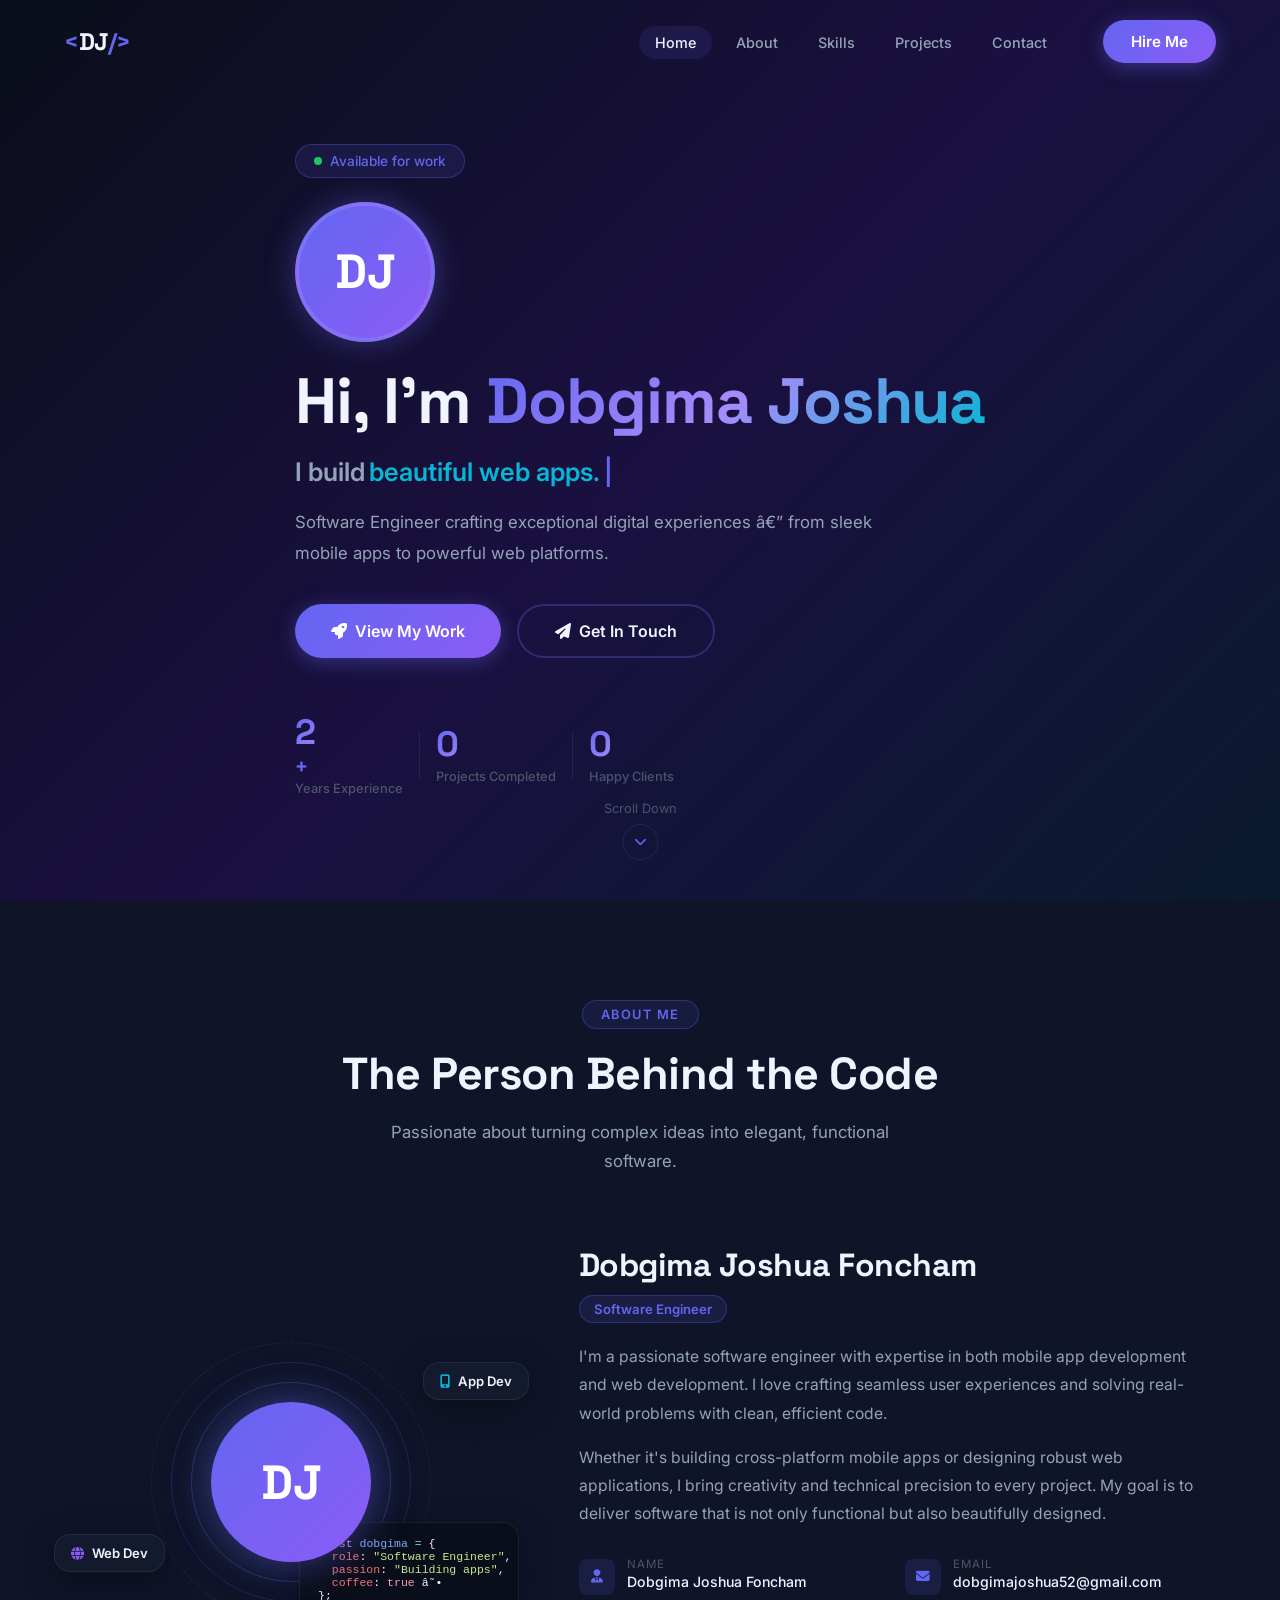
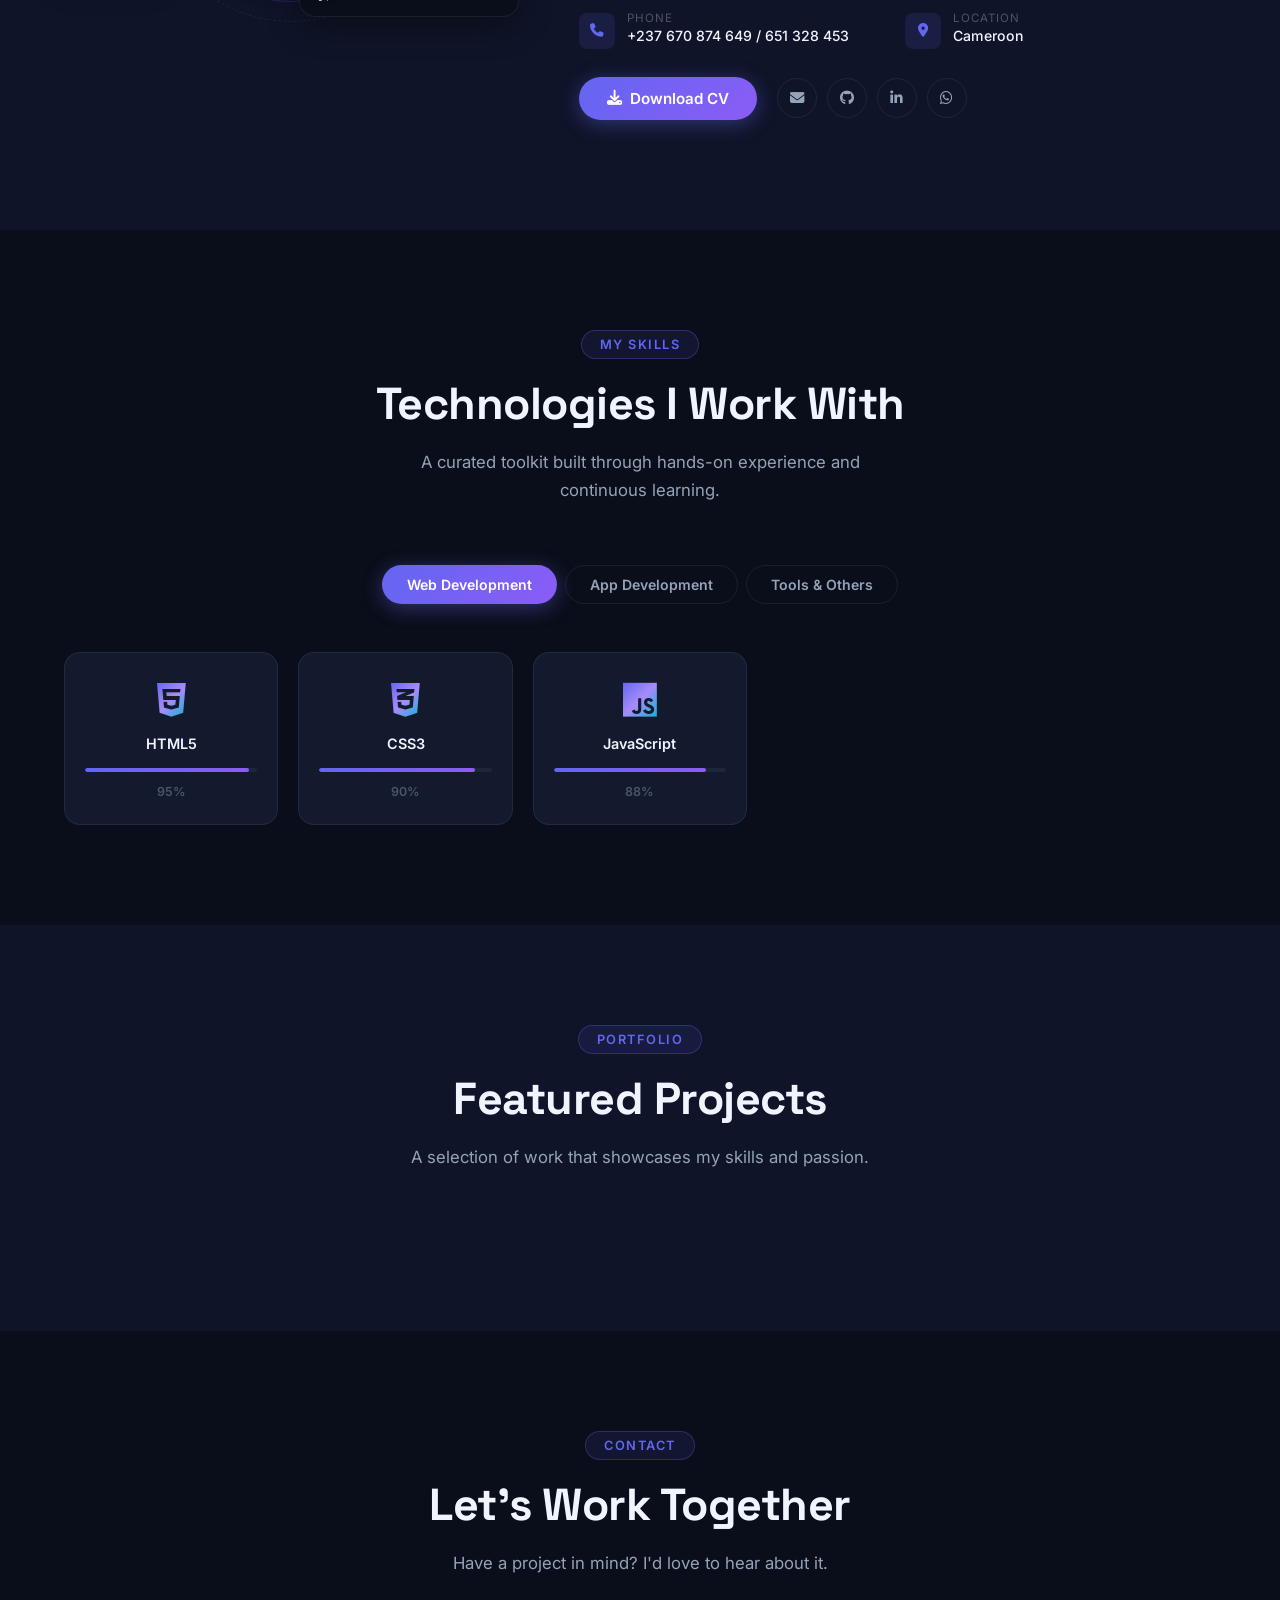
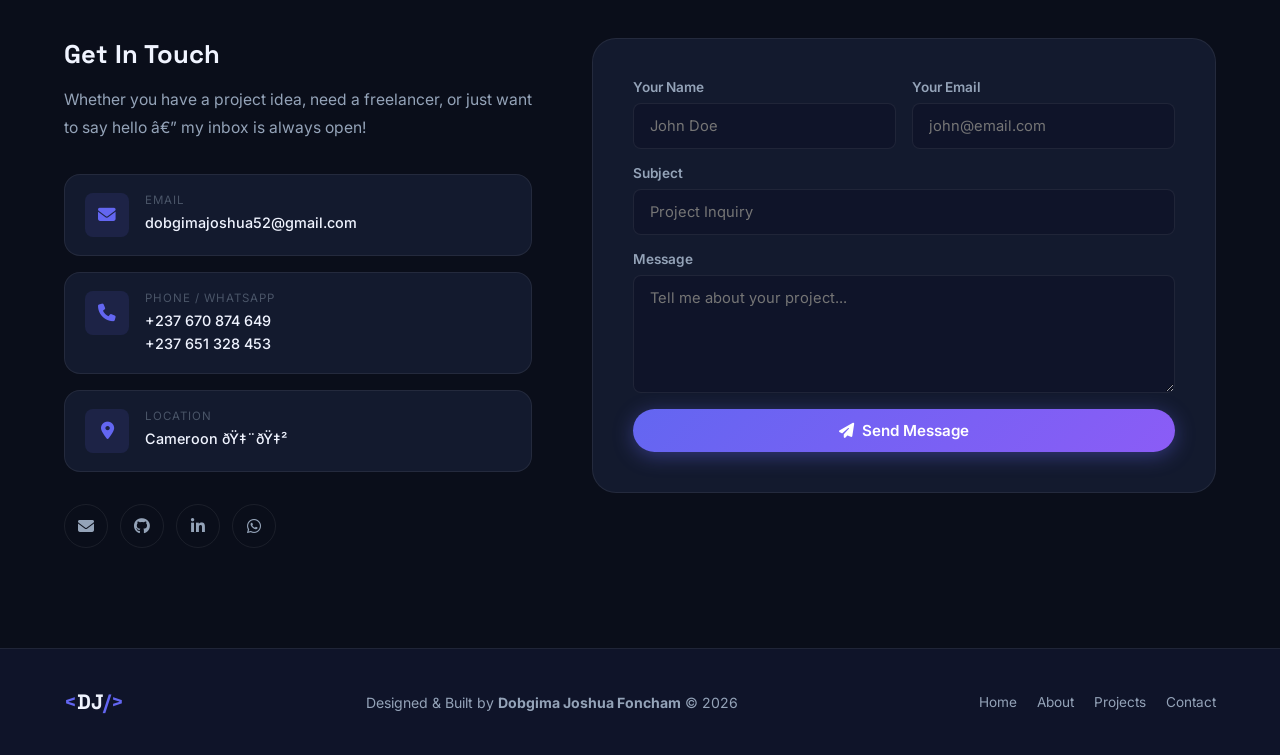
==== index.html @ 9ee73d27 "Portfolio" ====
<!DOCTYPE html>
<html lang="en">
<head>
  <meta charset="UTF-8" />
  <meta name="viewport" content="width=device-width, initial-scale=1.0" />
  <meta name="description" content="Dobgima Joshua Foncham â€“ Software Engineer specializing in App Development and Web Development. View my portfolio, skills, and projects." />
  <title>Dobgima Joshua Foncham | Software Engineer</title>
  <link rel="stylesheet" href="styles.css" />
  <link rel="preconnect" href="https://fonts.googleapis.com" />
  <link rel="preconnect" href="https://fonts.gstatic.com" crossorigin />
  <link href="https://fonts.googleapis.com/css2?family=Inter:wght@300;400;500;600;700;800;900&family=Space+Grotesk:wght@400;500;600;700&display=swap" rel="stylesheet" />
  <!-- Icons -->
  <link rel="stylesheet" href="https://cdnjs.cloudflare.com/ajax/libs/font-awesome/6.5.0/css/all.min.css" />
</head>
<body>

  <!-- ===== CURSOR GLOW ===== -->
  <div class="cursor-glow" id="cursorGlow"></div>

  <!-- ===== PARTICLES ===== -->
  <canvas id="particleCanvas"></canvas>

  <!-- ===== NAVBAR ===== -->
  <nav class="navbar" id="navbar">
    <div class="nav-container">
      <a href="#" class="nav-logo">
        <span class="logo-bracket">&lt;</span>DJ<span class="logo-bracket">/&gt;</span>
      </a>
      <ul class="nav-links" id="navLinks">
        <li><a href="#home" class="nav-link active-link">Home</a></li>
        <li><a href="#about" class="nav-link">About</a></li>
        <li><a href="#skills" class="nav-link">Skills</a></li>
        <li><a href="#projects" class="nav-link">Projects</a></li>
        <li><a href="#contact" class="nav-link">Contact</a></li>
      </ul>
      <button class="btn btn-primary nav-cta" id="hireMeBtn" onclick="openHireModal()">Hire Me</button>
      <button class="hamburger" id="hamburger" aria-label="Toggle menu">
        <span></span><span></span><span></span>
      </button>
    </div>
  </nav>

  <!-- ===== HERO ===== -->
  <section class="hero" id="home">
    <div class="hero-bg-image"></div>
    <div class="hero-overlay"></div>
    <div class="hero-content container">
      <div class="hero-badge reveal-up" style="--delay:0s">
        <span class="badge-dot"></span> Available for work
      </div>
      <div class="hero-avatar-wrap reveal-up" style="--delay:0.05s">
         <img src="profile.jpg" alt="Dobgima Joshua" id="heroAvatarImg" class="hero-avatar" onerror="this.style.display='none'; this.nextElementSibling.style.display='flex';" />
         <div class="hero-avatar-placeholder" id="heroAvatarPlaceholder" style="display: none;">DJ</div>
      </div>
      <h1 class="hero-title reveal-up" style="--delay:0.1s">
        Hi, I'm <span class="gradient-text">Dobgima Joshua</span>
      </h1>
      <p class="hero-subtitle reveal-up" style="--delay:0.2s">
        <span class="typed-prefix">I build </span><span class="typed-text" id="typedText"></span><span class="typed-cursor">|</span>
      </p>
      <p class="hero-desc reveal-up" style="--delay:0.3s">
        Software Engineer crafting exceptional digital experiences â€” from sleek mobile apps to powerful web platforms.
      </p>
      <div class="hero-actions reveal-up" style="--delay:0.4s">
        <a href="#projects" class="btn btn-primary btn-lg">
          <i class="fas fa-rocket"></i> View My Work
        </a>
        <a href="#contact" class="btn btn-outline btn-lg">
          <i class="fas fa-paper-plane"></i> Get In Touch
        </a>
      </div>
      <div class="hero-stats reveal-up" style="--delay:0.5s">
        <div class="stat-item">
          <span class="stat-number" data-target="3">0</span><span class="stat-plus">+</span>
          <span class="stat-label">Years Experience</span>
        </div>
        <div class="stat-divider"></div>
        <div class="stat-item">
          <span class="stat-number" data-target="0">0</span><span class="stat-plus"></span>
          <span class="stat-label">Projects Completed</span>
        </div>
        <div class="stat-divider"></div>
        <div class="stat-item">
          <span class="stat-number" data-target="0">0</span><span class="stat-plus"></span>
          <span class="stat-label">Happy Clients</span>
        </div>
      </div>
    </div>
    <div class="hero-scroll-hint">
      <span>Scroll Down</span>
      <div class="scroll-arrow">
        <i class="fas fa-chevron-down"></i>
      </div>
    </div>
  </section>

  <!-- ===== ABOUT ===== -->
  <section class="about section" id="about">
    <div class="container">
      <div class="section-header reveal-up">
        <span class="section-tag">About Me</span>
        <h2 class="section-title">The Person Behind the Code</h2>
        <p class="section-subtitle">Passionate about turning complex ideas into elegant, functional software.</p>
      </div>
      <div class="about-grid">
        <div class="about-visual reveal-left">
          <div class="about-card-wrap">
            <div class="about-avatar">
              <img src="profile.jpg" alt="Dobgima Joshua" class="avatar-img" onerror="this.style.display='none'; this.nextElementSibling.style.display='flex';" />
              <div class="avatar-initials" style="display: none;">DJ</div>
              <div class="avatar-ring ring1"></div>
              <div class="avatar-ring ring2"></div>
              <div class="avatar-ring ring3"></div>
            </div>
            <div class="about-floating-badge badge-app">
              <i class="fas fa-mobile-alt"></i> App Dev
            </div>
            <div class="about-floating-badge badge-web">
              <i class="fas fa-globe"></i> Web Dev
            </div>
            <div class="about-code-snippet">
              <pre><code><span class="code-kw">const</span> <span class="code-var">dobgima</span> <span class="code-op">=</span> {
  <span class="code-key">role</span>: <span class="code-str">"Software Engineer"</span>,
  <span class="code-key">passion</span>: <span class="code-str">"Building apps"</span>,
  <span class="code-key">coffee</span>: <span class="code-bool">true</span> â˜•
};</code></pre>
            </div>
          </div>
        </div>
        <div class="about-content reveal-right">
          <h3 class="about-name">Dobgima Joshua Foncham</h3>
          <span class="about-role-tag">Software Engineer</span>
          <p class="about-text">
            I'm a passionate software engineer with expertise in both mobile app development and web development. I love crafting seamless user experiences and solving real-world problems with clean, efficient code.
          </p>
          <p class="about-text">
            Whether it's building cross-platform mobile apps or designing robust web applications, I bring creativity and technical precision to every project. My goal is to deliver software that is not only functional but also beautifully designed.
          </p>
          <div class="about-details">
            <div class="detail-item">
              <i class="fas fa-user-tie"></i>
              <div>
                <span class="detail-label">Name</span>
                <span class="detail-value">Dobgima Joshua Foncham</span>
              </div>
            </div>
            <div class="detail-item">
              <i class="fas fa-envelope"></i>
              <div>
                <span class="detail-label">Email</span>
                <span class="detail-value">dobgimajoshua52@gmail.com</span>
              </div>
            </div>
            <div class="detail-item">
              <i class="fas fa-phone"></i>
              <div>
                <span class="detail-label">Phone</span>
                <span class="detail-value">+237 670 874 649 / 651 328 453</span>
              </div>
            </div>
            <div class="detail-item">
              <i class="fas fa-map-marker-alt"></i>
              <div>
                <span class="detail-label">Location</span>
                <span class="detail-value">Cameroon</span>
              </div>
            </div>
          </div>
          <div class="about-actions">
            <a href="mailto:dobgimajoshua52@gmail.com" class="btn btn-primary" id="downloadCvBtn">
              <i class="fas fa-download"></i> Download CV
            </a>
            <div class="social-links">
              <a href="mailto:dobgimajoshua52@gmail.com" class="social-link" title="Email" aria-label="Email">
                <i class="fas fa-envelope"></i>
              </a>
              <a href="https://github.com/" target="_blank" class="social-link" title="GitHub" aria-label="GitHub">
                <i class="fab fa-github"></i>
              </a>
              <a href="https://www.linkedin.com/in/dobgima-joshua-2291a7301/" target="_blank" class="social-link" title="LinkedIn" aria-label="LinkedIn">
                <i class="fab fa-linkedin-in"></i>
              </a>
              <a href="https://wa.me/237670874649" target="_blank" class="social-link" title="WhatsApp" aria-label="WhatsApp">
                <i class="fab fa-whatsapp"></i>
              </a>
            </div>
          </div>
        </div>
      </div>
    </div>
  </section>

  <!-- ===== SKILLS ===== -->
  <section class="skills section" id="skills">
    <div class="container">
      <div class="section-header reveal-up">
        <span class="section-tag">My Skills</span>
        <h2 class="section-title">Technologies I Work With</h2>
        <p class="section-subtitle">A curated toolkit built through hands-on experience and continuous learning.</p>
      </div>

      <div class="skills-tabs reveal-up">
        <button class="tab-btn active" data-tab="web">Web Development</button>
        <button class="tab-btn" data-tab="app">App Development</button>
        <button class="tab-btn" data-tab="tools">Tools & Others</button>
      </div>

      <div class="skills-panel active" id="tab-web">
        <div class="skills-grid">
          <div class="skill-card reveal-up" style="--delay:0s">
            <div class="skill-icon"><i class="fab fa-html5"></i></div>
            <span class="skill-name">HTML5</span>
            <div class="skill-bar-wrap"><div class="skill-bar" data-pct="95"></div></div>
            <span class="skill-pct">95%</span>
          </div>
          <div class="skill-card reveal-up" style="--delay:0.1s">
            <div class="skill-icon"><i class="fab fa-css3-alt"></i></div>
            <span class="skill-name">CSS3</span>
            <div class="skill-bar-wrap"><div class="skill-bar" data-pct="90"></div></div>
            <span class="skill-pct">90%</span>
          </div>
          <div class="skill-card reveal-up" style="--delay:0.2s">
            <div class="skill-icon"><i class="fab fa-js"></i></div>
            <span class="skill-name">JavaScript</span>
            <div class="skill-bar-wrap"><div class="skill-bar" data-pct="88"></div></div>
            <span class="skill-pct">88%</span>
          </div>
        </div>
      </div>

      <div class="skills-panel" id="tab-app">
        <div class="skills-grid">
          <div class="skill-card reveal-up" style="--delay:0s">
            <div class="skill-icon"><i class="fas fa-mobile-alt" style="color:#54C5F8"></i></div>
            <span class="skill-name">Flutter</span>
            <div class="skill-bar-wrap"><div class="skill-bar" data-pct="88"></div></div>
            <span class="skill-pct">88%</span>
          </div>
          <div class="skill-card reveal-up" style="--delay:0.1s">
            <div class="skill-icon dart-icon">Dart</div>
            <span class="skill-name">Dart</span>
            <div class="skill-bar-wrap"><div class="skill-bar" data-pct="85"></div></div>
            <span class="skill-pct">85%</span>
          </div>
          <div class="skill-card reveal-up" style="--delay:0.2s">
            <div class="skill-icon"><i class="fas fa-fire"></i></div>
            <span class="skill-name">Firebase</span>
            <div class="skill-bar-wrap"><div class="skill-bar" data-pct="82"></div></div>
            <span class="skill-pct">82%</span>
          </div>
        </div>
      </div>

      <div class="skills-panel" id="tab-tools">
        <div class="skills-grid">
          <div class="skill-card reveal-up" style="--delay:0s">
            <div class="skill-icon"><i class="fab fa-git-alt"></i></div>
            <span class="skill-name">Git</span>
            <div class="skill-bar-wrap"><div class="skill-bar" data-pct="90"></div></div>
            <span class="skill-pct">90%</span>
          </div>
          <div class="skill-card reveal-up" style="--delay:0.1s">
            <div class="skill-icon"><i class="fab fa-github"></i></div>
            <span class="skill-name">GitHub</span>
            <div class="skill-bar-wrap"><div class="skill-bar" data-pct="90"></div></div>
            <span class="skill-pct">90%</span>
          </div>
          <div class="skill-card reveal-up" style="--delay:0.2s">
            <div class="skill-icon"><i class="fas fa-server"></i></div>
            <span class="skill-name">Hostinger</span>
            <div class="skill-bar-wrap"><div class="skill-bar" data-pct="85"></div></div>
            <span class="skill-pct">85%</span>
          </div>
        </div>
      </div>
    </div>
  </section>

  <!-- ===== PROJECTS ===== -->
  <section class="projects section" id="projects">
    <div class="container">
      <div class="section-header reveal-up">
        <span class="section-tag">Portfolio</span>
        <h2 class="section-title">Featured Projects</h2>
        <p class="section-subtitle">A selection of work that showcases my skills and passion.</p>
      </div>
      <!-- Projects are loaded dynamically from localStorage by main.js -->
      <div class="projects-grid" id="projectsGrid"></div>
    </div>
  </section>

  <!-- ===== CONTACT ===== -->
  <section class="contact section" id="contact">
    <div class="container">
      <div class="section-header reveal-up">
        <span class="section-tag">Contact</span>
        <h2 class="section-title">Let's Work Together</h2>
        <p class="section-subtitle">Have a project in mind? I'd love to hear about it.</p>
      </div>
      <div class="contact-grid">
        <div class="contact-info reveal-left">
          <h3 class="contact-info-title">Get In Touch</h3>
          <p class="contact-info-desc">Whether you have a project idea, need a freelancer, or just want to say hello â€” my inbox is always open!</p>
          <div class="contact-cards">
            <div class="contact-card">
              <div class="contact-card-icon"><i class="fas fa-envelope"></i></div>
              <div>
                <span class="contact-card-label">Email</span>
                <a href="mailto:dobgimajoshua52@gmail.com" class="contact-card-value">dobgimajoshua52@gmail.com</a>
              </div>
            </div>
            <div class="contact-card">
              <div class="contact-card-icon"><i class="fas fa-phone"></i></div>
              <div>
                <span class="contact-card-label">Phone / WhatsApp</span>
                <a href="tel:+237670874649" class="contact-card-value">+237 670 874 649</a>
                <a href="tel:+237651328453" class="contact-card-value">+237 651 328 453</a>
              </div>
            </div>
            <div class="contact-card">
              <div class="contact-card-icon"><i class="fas fa-map-marker-alt"></i></div>
              <div>
                <span class="contact-card-label">Location</span>
                <span class="contact-card-value">Cameroon ðŸ‡¨ðŸ‡²</span>
              </div>
            </div>
          </div>
          <div class="contact-socials">
            <a href="mailto:dobgimajoshua52@gmail.com" class="csocial-link" title="Email"><i class="fas fa-envelope"></i></a>
            <a href="https://github.com/" target="_blank" class="csocial-link" title="GitHub"><i class="fab fa-github"></i></a>
            <a href="https://www.linkedin.com/in/dobgima-joshua-2291a7301/" target="_blank" class="csocial-link" title="LinkedIn"><i class="fab fa-linkedin-in"></i></a>
            <a href="https://wa.me/237670874649" target="_blank" class="csocial-link" title="WhatsApp"><i class="fab fa-whatsapp"></i></a>
          </div>
        </div>

        <div class="contact-form-wrap reveal-right">
          <!-- FormSubmit.co sends all messages directly to your Gmail -->
          <form class="contact-form" id="contactForm"
            action="https://formsubmit.co/dobgimajoshua52@gmail.com"
            method="POST">
            <!-- FormSubmit settings -->
            <input type="hidden" name="_subject" value="New Portfolio Contact" />
            <input type="hidden" name="_captcha" value="false" />
            <input type="hidden" name="_template" value="table" />
            <input type="hidden" name="_next" value="" id="formNextUrl" />
            <div class="form-row">
              <div class="form-group">
                <label for="name">Your Name</label>
                <input type="text" id="name" name="name" placeholder="John Doe" required autocomplete="name" />
              </div>
              <div class="form-group">
                <label for="email">Your Email</label>
                <input type="email" id="email" name="email" placeholder="john@email.com" required autocomplete="email" />
              </div>
            </div>
            <div class="form-group">
              <label for="subject">Subject</label>
              <input type="text" id="subject" name="subject" placeholder="Project Inquiry" required />
            </div>
            <div class="form-group">
              <label for="message">Message</label>
              <textarea id="message" name="message" rows="5" placeholder="Tell me about your project..." required></textarea>
            </div>
            <button type="submit" class="btn btn-primary btn-full" id="submitBtn">
              <i class="fas fa-paper-plane"></i> Send Message
            </button>
            <div class="form-success" id="formSuccess">
              <i class="fas fa-check-circle"></i> Message sent! I'll reply soon.
            </div>
          </form>
        </div>
      </div>
    </div>
  </section>

  <!-- ===== FOOTER ===== -->
  <footer class="footer">
    <div class="container">
      <div class="footer-inner">
        <a href="#home" class="footer-logo">
          <span class="logo-bracket">&lt;</span>DJ<span class="logo-bracket">/&gt;</span>
        </a>
        <p class="footer-text">
          Designed &amp; Built by <strong>Dobgima Joshua Foncham</strong> &copy; <span id="year"></span>
        </p>
        <div class="footer-links">
          <a href="#home">Home</a>
          <a href="#about">About</a>
          <a href="#projects">Projects</a>
          <a href="#contact">Contact</a>
        </div>
      </div>
    </div>
    <a href="#home" class="back-to-top" id="backToTop" title="Back to top">
      <i class="fas fa-arrow-up"></i>
    </a>
  </footer>

  <!-- ===== HIRE ME MODAL ===== -->
  <div class="hire-modal-overlay" id="hireMeOverlay" onclick="closeHireModal()">
    <div class="hire-modal" onclick="event.stopPropagation()">
      <button class="hire-modal-close" onclick="closeHireModal()"><i class="fas fa-times"></i></button>
      <div class="hire-modal-icon"><i class="fas fa-handshake"></i></div>
      <h2 class="hire-modal-title">Let's Work Together!</h2>
      <p class="hire-modal-desc">Ready to bring your project to life? Reach out directly and I'll get back to you within 24 hours.</p>
      <div class="hire-modal-actions">
        <a href="mailto:dobgimajoshua52@gmail.com?subject=Hiring%20Inquiry&body=Hi%20Dobgima%2C%20I%20would%20like%20to%20hire%20you%20for..." class="hire-option email-option">
          <div class="hire-option-icon"><i class="fas fa-envelope"></i></div>
          <div>
            <span class="hire-option-title">Send Email</span>
            <span class="hire-option-sub">dobgimajoshua52@gmail.com</span>
          </div>
          <i class="fas fa-arrow-right hire-arrow"></i>
        </a>
        <a href="https://wa.me/237670874649?text=Hi%20Dobgima%2C%20I%20would%20like%20to%20hire%20you%20for%20a%20project." target="_blank" class="hire-option whatsapp-option">
          <div class="hire-option-icon"><i class="fab fa-whatsapp"></i></div>
          <div>
            <span class="hire-option-title">WhatsApp</span>
            <span class="hire-option-sub">+237 670 874 649</span>
          </div>
          <i class="fas fa-arrow-right hire-arrow"></i>
        </a>
        <button class="hire-option contact-option" onclick="closeHireModal(); document.querySelector('#contact').scrollIntoView({behavior:'smooth'});">
          <div class="hire-option-icon"><i class="fas fa-paper-plane"></i></div>
          <div>
            <span class="hire-option-title">Fill Contact Form</span>
            <span class="hire-option-sub">I'll respond within 24 hours</span>
          </div>
          <i class="fas fa-arrow-right hire-arrow"></i>
        </button>
      </div>
    </div>
  </div>

  <script src="https://cdn.jsdelivr.net/npm/@supabase/supabase-js@2/dist/umd/supabase.min.js"></script>
  <script src="supabase-config.js"></script>
  <script src="main.js"></script>
</body>
</html>
---- styles.css ----
/* =============================================
   DOBGIMA JOSHUA FONCHAM - PORTFOLIO STYLES
   ============================================= */

/* --- CSS Variables --- */
:root {
  --bg-primary: #0a0e1a;
  --bg-secondary: #0f1429;
  --bg-card: #131a2e;
  --bg-card-hover: #1a2240;
  --accent: #6366f1;
  --accent-2: #8b5cf6;
  --accent-3: #06b6d4;
  --accent-glow: rgba(99,102,241,0.3);
  --text-primary: #f0f4ff;
  --text-secondary: #94a3b8;
  --text-muted: #4a5568;
  --border: rgba(255,255,255,0.07);
  --border-accent: rgba(99,102,241,0.3);
  --gradient-hero: linear-gradient(135deg, #0a0e1a 0%, #1a1040 50%, #0a1a2e 100%);
  --gradient-accent: linear-gradient(135deg, #6366f1, #8b5cf6);
  --gradient-text: linear-gradient(135deg, #6366f1, #a78bfa, #06b6d4);
  --shadow-card: 0 8px 32px rgba(0,0,0,0.4);
  --shadow-accent: 0 0 30px rgba(99,102,241,0.3);
  --radius-sm: 8px;
  --radius-md: 16px;
  --radius-lg: 24px;
  --radius-xl: 32px;
  --transition: 0.3s cubic-bezier(0.4, 0, 0.2, 1);
  --font-main: 'Inter', sans-serif;
  --font-display: 'Space Grotesk', sans-serif;
}

/* --- Reset & Base --- */
*, *::before, *::after { box-sizing: border-box; margin: 0; padding: 0; }
html { scroll-behavior: smooth; font-size: 16px; }
body {
  font-family: var(--font-main);
  background: var(--bg-primary);
  color: var(--text-primary);
  overflow-x: hidden;
}
a { text-decoration: none; color: inherit; }
ul, ol { list-style: none; }
img { max-width: 100%; display: block; }
button { cursor: pointer; border: none; background: none; font-family: inherit; }
input, textarea { font-family: inherit; }
::selection { background: var(--accent); color: #fff; }

/* --- Scrollbar --- */
::-webkit-scrollbar { width: 6px; }
::-webkit-scrollbar-track { background: var(--bg-primary); }
::-webkit-scrollbar-thumb { background: var(--accent); border-radius: 3px; }

/* --- Cursor Glow --- */
.cursor-glow {
  position: fixed;
  top: 0; left: 0;
  width: 400px; height: 400px;
  border-radius: 50%;
  background: radial-gradient(circle, rgba(99,102,241,0.12) 0%, transparent 70%);
  pointer-events: none;
  z-index: 0;
  transform: translate(-50%, -50%);
  transition: opacity 0.3s;
}

/* --- Particle Canvas --- */
#particleCanvas {
  position: fixed;
  top: 0; left: 0;
  width: 100%; height: 100%;
  pointer-events: none;
  z-index: 0;
  opacity: 0.5;
}

/* --- Container --- */
.container {
  max-width: 1200px;
  margin: 0 auto;
  padding: 0 24px;
  position: relative;
  z-index: 2;
}

/* ==============================
   BUTTONS
============================== */
.btn {
  display: inline-flex;
  align-items: center;
  gap: 8px;
  padding: 12px 28px;
  border-radius: 50px;
  font-size: 0.95rem;
  font-weight: 600;
  transition: var(--transition);
  position: relative;
  overflow: hidden;
  white-space: nowrap;
}
.btn::before {
  content: '';
  position: absolute;
  inset: 0;
  background: rgba(255,255,255,0.1);
  opacity: 0;
  transition: var(--transition);
}
.btn:hover::before { opacity: 1; }
.btn-primary {
  background: var(--gradient-accent);
  color: #fff;
  box-shadow: 0 4px 20px rgba(99,102,241,0.4);
}
.btn-primary:hover {
  transform: translateY(-2px);
  box-shadow: 0 8px 30px rgba(99,102,241,0.6);
}
.btn-outline {
  border: 2px solid var(--border-accent);
  color: var(--text-primary);
  background: transparent;
}
.btn-outline:hover {
  border-color: var(--accent);
  background: var(--accent-glow);
  transform: translateY(-2px);
}
.btn-lg { padding: 15px 36px; font-size: 1rem; }
.btn-full { width: 100%; justify-content: center; }

/* ==============================
   NAVBAR
============================== */
.navbar {
  position: fixed;
  top: 0; left: 0; right: 0;
  z-index: 1000;
  padding: 20px 0;
  transition: var(--transition);
}
.navbar.scrolled {
  background: rgba(10, 14, 26, 0.92);
  backdrop-filter: blur(20px);
  padding: 14px 0;
  border-bottom: 1px solid var(--border);
  box-shadow: 0 4px 30px rgba(0,0,0,0.3);
}
.nav-container {
  max-width: 1200px;
  margin: 0 auto;
  padding: 0 24px;
  display: flex;
  align-items: center;
  gap: 40px;
}
.nav-logo {
  font-family: var(--font-display);
  font-size: 1.5rem;
  font-weight: 700;
  color: var(--text-primary);
  margin-right: auto;
  letter-spacing: -0.5px;
}
.logo-bracket { color: var(--accent); }
.nav-links {
  display: flex;
  align-items: center;
  gap: 8px;
}
.nav-link {
  padding: 8px 16px;
  border-radius: 50px;
  font-size: 0.9rem;
  font-weight: 500;
  color: var(--text-secondary);
  transition: var(--transition);
  position: relative;
}
.nav-link:hover, .nav-link.active-link {
  color: var(--text-primary);
  background: rgba(99,102,241,0.12);
}
.nav-cta { display: block; }
.hamburger {
  display: none;
  flex-direction: column;
  gap: 5px;
  padding: 8px;
}
.hamburger span {
  display: block;
  width: 24px; height: 2px;
  background: var(--text-primary);
  border-radius: 2px;
  transition: var(--transition);
}
.hamburger.active span:nth-child(1) { transform: translateY(7px) rotate(45deg); }
.hamburger.active span:nth-child(2) { opacity: 0; }
.hamburger.active span:nth-child(3) { transform: translateY(-7px) rotate(-45deg); }

/* ==============================
   HERO
============================== */
.hero {
  position: relative;
  min-height: 100vh;
  display: flex;
  align-items: center;
  overflow: hidden;
  padding: 120px 0 80px;
}
.hero-bg-image {
  position: absolute;
  inset: 0;
  background: url('hero_bg.png') center/cover no-repeat;
  opacity: 0.25;
  z-index: 0;
}
.hero-overlay {
  position: absolute;
  inset: 0;
  background: var(--gradient-hero);
  z-index: 1;
}
.hero-content {
  position: relative;
  z-index: 2;
  max-width: 750px;
}
.hero-badge {
  display: inline-flex;
  align-items: center;
  gap: 8px;
  padding: 8px 18px;
  background: rgba(99,102,241,0.12);
  border: 1px solid var(--border-accent);
  border-radius: 50px;
  font-size: 0.85rem;
  font-weight: 500;
  color: var(--accent);
  margin-bottom: 24px;
}
.badge-dot {
  width: 8px; height: 8px;
  border-radius: 50%;
  background: #22c55e;
  animation: pulse-dot 2s infinite;
}
@keyframes pulse-dot {
  0%, 100% { box-shadow: 0 0 0 0 rgba(34,197,94,0.5); }
  50% { box-shadow: 0 0 0 6px rgba(34,197,94,0); }
}
.hero-avatar-wrap {
  margin-bottom: 24px;
}
.hero-avatar {
  width: 140px;
  height: 140px;
  border-radius: 50%;
  object-fit: cover;
  border: 4px solid var(--accent);
  box-shadow: 0 0 30px rgba(99,102,241,0.4);
  background-color: var(--bg-card);
}
.hero-avatar-placeholder {
  width: 140px;
  height: 140px;
  border-radius: 50%;
  background: var(--gradient-accent);
  display: flex;
  align-items: center;
  justify-content: center;
  font-family: var(--font-display);
  font-size: 3rem;
  font-weight: 800;
  color: #fff;
  border: 4px solid rgba(255,255,255,0.1);
  box-shadow: 0 0 30px rgba(99,102,241,0.4);
}
.hero-title {
  font-family: var(--font-display);
  font-size: clamp(2.4rem, 6vw, 4rem);
  font-weight: 800;
  line-height: 1.1;
  margin-bottom: 20px;
  letter-spacing: -1px;
}
.gradient-text {
  background: var(--gradient-text);
  -webkit-background-clip: text;
  -webkit-text-fill-color: transparent;
  background-clip: text;
}
.hero-subtitle {
  font-size: clamp(1.2rem, 3vw, 1.6rem);
  font-weight: 600;
  color: var(--text-secondary);
  margin-bottom: 20px;
  display: flex;
  align-items: center;
  gap: 4px;
  flex-wrap: wrap;
}
.typed-prefix { color: var(--text-secondary); }
.typed-text { color: var(--accent-3); }
.typed-cursor {
  color: var(--accent);
  animation: blink 0.75s step-end infinite;
}
@keyframes blink { 50% { opacity: 0; } }
.hero-desc {
  font-size: 1.05rem;
  color: var(--text-secondary);
  line-height: 1.8;
  margin-bottom: 36px;
  max-width: 580px;
}
.hero-actions {
  display: flex;
  gap: 16px;
  flex-wrap: wrap;
  margin-bottom: 56px;
}
.hero-stats {
  display: flex;
  align-items: center;
  gap: 0;
  flex-wrap: wrap;
  gap: 16px;
}
.stat-item {
  display: flex;
  flex-direction: column;
  gap: 4px;
}
.stat-number {
  font-family: var(--font-display);
  font-size: 2.2rem;
  font-weight: 800;
  background: var(--gradient-text);
  -webkit-background-clip: text;
  -webkit-text-fill-color: transparent;
  background-clip: text;
  line-height: 1;
}
.stat-plus { color: var(--accent); font-weight: 700; font-size: 1.2rem; vertical-align: super; }
.stat-label { font-size: 0.8rem; color: var(--text-muted); font-weight: 500; }
.stat-divider { width: 1px; height: 48px; background: var(--border); }
.hero-scroll-hint {
  position: absolute;
  bottom: 40px;
  left: 50%;
  transform: translateX(-50%);
  display: flex;
  flex-direction: column;
  align-items: center;
  gap: 8px;
  color: var(--text-muted);
  font-size: 0.8rem;
  z-index: 2;
}
.scroll-arrow {
  width: 36px; height: 36px;
  border: 1px solid var(--border);
  border-radius: 50%;
  display: flex;
  align-items: center;
  justify-content: center;
  animation: bounce 2s infinite;
  color: var(--accent);
}
@keyframes bounce {
  0%, 100% { transform: translateY(0); }
  50% { transform: translateY(8px); }
}

/* ==============================
   SECTION SHARED
============================== */
.section {
  padding: 100px 0;
  position: relative;
  z-index: 2;
}
.section-header {
  text-align: center;
  margin-bottom: 60px;
}
.section-tag {
  display: inline-block;
  padding: 6px 18px;
  background: rgba(99,102,241,0.1);
  border: 1px solid var(--border-accent);
  border-radius: 50px;
  font-size: 0.8rem;
  font-weight: 600;
  color: var(--accent);
  text-transform: uppercase;
  letter-spacing: 1.5px;
  margin-bottom: 16px;
}
.section-title {
  font-family: var(--font-display);
  font-size: clamp(1.8rem, 4vw, 2.8rem);
  font-weight: 700;
  margin-bottom: 16px;
  letter-spacing: -0.5px;
}
.section-subtitle {
  font-size: 1.05rem;
  color: var(--text-secondary);
  max-width: 520px;
  margin: 0 auto;
  line-height: 1.7;
}

/* ==============================
   ABOUT
============================== */
.about { background: var(--bg-secondary); }
.about-grid {
  display: grid;
  grid-template-columns: 1fr 1.4fr;
  gap: 60px;
  align-items: center;
}
.about-card-wrap {
  position: relative;
  display: flex;
  justify-content: center;
  align-items: center;
  padding: 60px 40px;
}
.about-avatar {
  position: relative;
  width: 180px; height: 180px;
  display: flex;
  align-items: center;
  justify-content: center;
}
.avatar-initials {
  width: 160px; height: 160px;
  border-radius: 50%;
  background: var(--gradient-accent);
  display: flex;
  align-items: center;
  justify-content: center;
  font-family: var(--font-display);
  font-size: 3rem;
  font-weight: 800;
  color: #fff;
  position: relative;
  z-index: 2;
  box-shadow: 0 0 40px rgba(99,102,241,0.5);
}
.avatar-img {
  width: 160px; height: 160px;
  border-radius: 50%;
  object-fit: cover;
  position: relative;
  z-index: 2;
  box-shadow: 0 0 40px rgba(99,102,241,0.5);
  background-color: var(--bg-card);
}
.avatar-ring {
  position: absolute;
  border-radius: 50%;
  border: 1px solid var(--border-accent);
  animation: ring-rotate 8s linear infinite;
}
.ring1 { width: 200px; height: 200px; animation-duration: 8s; }
.ring2 { width: 240px; height: 240px; animation-duration: 12s; animation-direction: reverse; border-color: rgba(139,92,246,0.2); }
.ring3 { width: 280px; height: 280px; animation-duration: 16s; border-style: dashed; border-color: rgba(6,182,212,0.15); }
@keyframes ring-rotate {
  from { transform: rotate(0deg); }
  to { transform: rotate(360deg); }
}
.about-floating-badge {
  position: absolute;
  padding: 10px 16px;
  border-radius: var(--radius-md);
  background: var(--bg-card);
  border: 1px solid var(--border);
  font-size: 0.82rem;
  font-weight: 600;
  color: var(--text-primary);
  display: flex;
  align-items: center;
  gap: 8px;
  backdrop-filter: blur(10px);
  box-shadow: var(--shadow-card);
  animation: float-badge 4s ease-in-out infinite;
}
.badge-app { top: 10%; right: -10px; animation-delay: 0s; }
.badge-app i { color: #06b6d4; }
.badge-web { bottom: 20%; left: -10px; animation-delay: 2s; }
.badge-web i { color: #8b5cf6; }
@keyframes float-badge {
  0%, 100% { transform: translateY(0); }
  50% { transform: translateY(-10px); }
}
.about-code-snippet {
  position: absolute;
  bottom: 5%;
  right: 0;
  background: var(--bg-primary);
  border: 1px solid var(--border);
  border-radius: var(--radius-md);
  padding: 14px 18px;
  font-size: 0.72rem;
  box-shadow: var(--shadow-card);
  max-width: 220px;
}
.about-code-snippet pre code { white-space: pre; }
.code-kw { color: #c792ea; }
.code-var { color: #82aaff; }
.code-op { color: #89ddff; }
.code-key { color: #f07178; }
.code-str { color: #c3e88d; }
.code-bool { color: #ff9cac; }
.about-content { padding: 10px 0; }
.about-name {
  font-family: var(--font-display);
  font-size: 2rem;
  font-weight: 700;
  margin-bottom: 10px;
  letter-spacing: -0.5px;
}
.about-role-tag {
  display: inline-block;
  padding: 5px 14px;
  background: rgba(99,102,241,0.12);
  border: 1px solid var(--border-accent);
  border-radius: 50px;
  font-size: 0.82rem;
  color: var(--accent);
  font-weight: 600;
  margin-bottom: 20px;
}
.about-text {
  color: var(--text-secondary);
  line-height: 1.8;
  font-size: 0.98rem;
  margin-bottom: 16px;
}
.about-details {
  display: grid;
  grid-template-columns: 1fr 1fr;
  gap: 16px;
  margin: 28px 0;
}
.detail-item {
  display: flex;
  align-items: flex-start;
  gap: 12px;
}
.detail-item > i {
  width: 36px; height: 36px;
  background: rgba(99,102,241,0.12);
  border-radius: var(--radius-sm);
  display: flex;
  align-items: center;
  justify-content: center;
  color: var(--accent);
  font-size: 0.85rem;
  flex-shrink: 0;
  margin-top: 2px;
}
.detail-label {
  display: block;
  font-size: 0.72rem;
  color: var(--text-muted);
  text-transform: uppercase;
  letter-spacing: 1px;
  margin-bottom: 2px;
}
.detail-value {
  display: block;
  font-size: 0.88rem;
  font-weight: 500;
  color: var(--text-primary);
}
.about-actions {
  display: flex;
  align-items: center;
  gap: 20px;
  flex-wrap: wrap;
}
.social-links { display: flex; gap: 10px; }
.social-link {
  width: 40px; height: 40px;
  border-radius: 50%;
  border: 1px solid var(--border);
  display: flex;
  align-items: center;
  justify-content: center;
  color: var(--text-secondary);
  font-size: 0.9rem;
  transition: var(--transition);
}
.social-link:hover {
  border-color: var(--accent);
  color: var(--accent);
  background: var(--accent-glow);
  transform: translateY(-3px);
}

/* ==============================
   SKILLS
============================== */
.skills { background: var(--bg-primary); }
.skills-tabs {
  display: flex;
  justify-content: center;
  gap: 8px;
  margin-bottom: 48px;
  flex-wrap: wrap;
}
.tab-btn {
  padding: 10px 24px;
  border-radius: 50px;
  font-size: 0.88rem;
  font-weight: 600;
  color: var(--text-secondary);
  border: 1px solid var(--border);
  background: transparent;
  transition: var(--transition);
  cursor: pointer;
}
.tab-btn.active, .tab-btn:hover {
  background: var(--gradient-accent);
  color: #fff;
  border-color: transparent;
  box-shadow: 0 4px 20px rgba(99,102,241,0.4);
}
.skills-panel { display: none; }
.skills-panel.active { display: block; }
.skills-grid {
  display: grid;
  grid-template-columns: repeat(auto-fill, minmax(180px, 1fr));
  gap: 20px;
}
.skill-card {
  background: var(--bg-card);
  border: 1px solid var(--border);
  border-radius: var(--radius-md);
  padding: 24px 20px;
  text-align: center;
  transition: var(--transition);
  position: relative;
  overflow: hidden;
}
.skill-card::before {
  content: '';
  position: absolute;
  inset: 0;
  background: var(--gradient-accent);
  opacity: 0;
  transition: var(--transition);
}
.skill-card:hover {
  border-color: var(--border-accent);
  transform: translateY(-6px);
  box-shadow: var(--shadow-accent);
}
.skill-card:hover::before { opacity: 0.04; }
.skill-icon {
  font-size: 2.4rem;
  margin-bottom: 12px;
  position: relative;
  z-index: 1;
}
.skill-icon .fab, .skill-icon .fas {
  background: var(--gradient-text);
  -webkit-background-clip: text;
  -webkit-text-fill-color: transparent;
  background-clip: text;
}
.dart-icon {
  font-size: 1rem;
  font-weight: 800;
  background: var(--gradient-accent);
  -webkit-background-clip: text;
  -webkit-text-fill-color: transparent;
  background-clip: text;
  letter-spacing: -1px;
}
.skill-name {
  display: block;
  font-size: 0.9rem;
  font-weight: 600;
  margin-bottom: 16px;
  position: relative;
  z-index: 1;
}
.skill-bar-wrap {
  height: 4px;
  background: rgba(255,255,255,0.05);
  border-radius: 2px;
  overflow: hidden;
  margin-bottom: 8px;
  position: relative;
  z-index: 1;
}
.skill-bar {
  height: 100%;
  width: 0;
  background: var(--gradient-accent);
  border-radius: 2px;
  transition: width 1.5s cubic-bezier(0.4, 0, 0.2, 1);
}
.skill-pct {
  font-size: 0.78rem;
  color: var(--text-muted);
  font-weight: 600;
  position: relative;
  z-index: 1;
}

/* ==============================
   PROJECTS
============================== */
.projects { background: var(--bg-secondary); }
.projects-grid {
  display: grid;
  grid-template-columns: repeat(auto-fill, minmax(340px, 1fr));
  gap: 24px;
}
.project-card {
  background: var(--bg-card);
  border: 1px solid var(--border);
  border-radius: var(--radius-lg);
  overflow: hidden;
  transition: var(--transition);
}
.project-card:hover {
  border-color: var(--border-accent);
  transform: translateY(-8px);
  box-shadow: var(--shadow-card);
}
.project-image {
  height: 180px;
  display: flex;
  align-items: center;
  justify-content: center;
  position: relative;
  overflow: hidden;
}
.project-image::after {
  content: '';
  position: absolute;
  inset: 0;
  background: rgba(0,0,0,0.2);
}
.project-icon {
  font-size: 3.5rem;
  color: rgba(255,255,255,0.9);
  position: relative;
  z-index: 2;
  animation: float-badge 4s ease-in-out infinite;
}
.project-content { padding: 24px; }
.project-tags {
  display: flex;
  gap: 8px;
  flex-wrap: wrap;
  margin-bottom: 14px;
}
.tag {
  padding: 4px 12px;
  background: rgba(99,102,241,0.12);
  border: 1px solid var(--border-accent);
  border-radius: 50px;
  font-size: 0.72rem;
  font-weight: 600;
  color: var(--accent);
  text-transform: uppercase;
  letter-spacing: 0.5px;
}
.project-title {
  font-family: var(--font-display);
  font-size: 1.15rem;
  font-weight: 700;
  margin-bottom: 10px;
}
.project-desc {
  font-size: 0.88rem;
  color: var(--text-secondary);
  line-height: 1.7;
  margin-bottom: 20px;
}
.project-links { display: flex; gap: 10px; flex-wrap: wrap; }
.project-btn {
  padding: 8px 18px;
  border-radius: 50px;
  font-size: 0.82rem;
  font-weight: 600;
  background: var(--gradient-accent);
  color: #fff;
  transition: var(--transition);
  display: flex;
  align-items: center;
  gap: 6px;
}
.project-btn:hover { transform: translateY(-2px); opacity: 0.9; }
.project-btn-ghost {
  background: transparent;
  border: 1px solid var(--border);
  color: var(--text-secondary);
}
.project-btn-ghost:hover {
  border-color: var(--accent);
  color: var(--accent);
  opacity: 1;
}

/* ==============================
   CONTACT
============================== */
.contact { background: var(--bg-primary); }
.contact-grid {
  display: grid;
  grid-template-columns: 1fr 1.3fr;
  gap: 60px;
  align-items: start;
}
.contact-info-title {
  font-family: var(--font-display);
  font-size: 1.6rem;
  font-weight: 700;
  margin-bottom: 16px;
}
.contact-info-desc {
  color: var(--text-secondary);
  line-height: 1.8;
  margin-bottom: 32px;
  font-size: 0.98rem;
}
.contact-cards { display: flex; flex-direction: column; gap: 16px; margin-bottom: 32px; }
.contact-card {
  display: flex;
  align-items: flex-start;
  gap: 16px;
  padding: 18px 20px;
  background: var(--bg-card);
  border: 1px solid var(--border);
  border-radius: var(--radius-md);
  transition: var(--transition);
}
.contact-card:hover { border-color: var(--border-accent); }
.contact-card-icon {
  width: 44px; height: 44px;
  background: rgba(99,102,241,0.12);
  border-radius: var(--radius-sm);
  display: flex;
  align-items: center;
  justify-content: center;
  color: var(--accent);
  font-size: 1.1rem;
  flex-shrink: 0;
}
.contact-card-label {
  display: block;
  font-size: 0.72rem;
  color: var(--text-muted);
  text-transform: uppercase;
  letter-spacing: 1px;
  margin-bottom: 4px;
}
.contact-card-value {
  display: block;
  font-size: 0.9rem;
  font-weight: 500;
  color: var(--text-primary);
  transition: var(--transition);
  line-height: 1.6;
}
.contact-card-value:hover { color: var(--accent); }
.contact-socials { display: flex; gap: 12px; }
.csocial-link {
  width: 44px; height: 44px;
  border-radius: 50%;
  border: 1px solid var(--border);
  display: flex;
  align-items: center;
  justify-content: center;
  color: var(--text-secondary);
  font-size: 1rem;
  transition: var(--transition);
}
.csocial-link:hover {
  border-color: var(--accent);
  color: var(--accent);
  background: var(--accent-glow);
  transform: translateY(-3px);
}
.contact-form-wrap {
  background: var(--bg-card);
  border: 1px solid var(--border);
  border-radius: var(--radius-lg);
  padding: 40px;
}
.form-row { display: grid; grid-template-columns: 1fr 1fr; gap: 16px; }
.form-group { display: flex; flex-direction: column; gap: 8px; margin-bottom: 16px; }
.form-group label { font-size: 0.85rem; font-weight: 600; color: var(--text-secondary); }
.form-group input,
.form-group textarea {
  padding: 13px 16px;
  border-radius: var(--radius-sm);
  border: 1px solid var(--border);
  background: var(--bg-secondary);
  color: var(--text-primary);
  font-size: 0.92rem;
  transition: var(--transition);
  outline: none;
  resize: vertical;
}
.form-group input:focus,
.form-group textarea:focus {
  border-color: var(--accent);
  box-shadow: 0 0 0 3px rgba(99,102,241,0.15);
}
.form-success {
  display: none;
  margin-top: 16px;
  padding: 14px;
  border-radius: var(--radius-sm);
  background: rgba(34,197,94,0.1);
  border: 1px solid rgba(34,197,94,0.3);
  color: #22c55e;
  font-size: 0.9rem;
  font-weight: 500;
  align-items: center;
  gap: 10px;
  text-align: center;
  justify-content: center;
}
.form-success.show { display: flex; }

/* ==============================
   FOOTER
============================== */
.footer {
  background: var(--bg-secondary);
  border-top: 1px solid var(--border);
  padding: 40px 0;
  position: relative;
  z-index: 2;
}
.footer-inner {
  display: flex;
  align-items: center;
  justify-content: space-between;
  flex-wrap: wrap;
  gap: 20px;
}
.footer-logo {
  font-family: var(--font-display);
  font-size: 1.3rem;
  font-weight: 700;
}
.footer-text { font-size: 0.88rem; color: var(--text-secondary); }
.footer-links { display: flex; gap: 20px; }
.footer-links a {
  font-size: 0.85rem;
  color: var(--text-secondary);
  transition: var(--transition);
}
.footer-links a:hover { color: var(--accent); }
.back-to-top {
  position: fixed;
  bottom: 32px; right: 32px;
  width: 48px; height: 48px;
  background: var(--gradient-accent);
  border-radius: 50%;
  display: flex;
  align-items: center;
  justify-content: center;
  color: #fff;
  font-size: 1rem;
  box-shadow: 0 4px 20px rgba(99,102,241,0.4);
  transition: var(--transition);
  opacity: 0;
  pointer-events: none;
  z-index: 999;
}
.back-to-top.show { opacity: 1; pointer-events: auto; }
.back-to-top:hover { transform: translateY(-4px); }

/* ==============================
   REVEAL ANIMATIONS
============================== */
.reveal-up, .reveal-left, .reveal-right {
  opacity: 0;
  transition: opacity 0.7s ease, transform 0.7s cubic-bezier(0.4, 0, 0.2, 1);
  transition-delay: var(--delay, 0s);
}
.reveal-up { transform: translateY(40px); }
.reveal-left { transform: translateX(-40px); }
.reveal-right { transform: translateX(40px); }
.revealed {
  opacity: 1;
  transform: translate(0, 0);
}

/* ==============================
   RESPONSIVE
============================== */
@media (max-width: 1024px) {
  .about-grid { grid-template-columns: 1fr; gap: 40px; }
  .about-visual { order: -1; }
  .contact-grid { grid-template-columns: 1fr; gap: 40px; }
}
@media (max-width: 768px) {
  .nav-links, .nav-cta { display: none; }
  .hamburger { display: flex; }
  .nav-links.open {
    display: flex;
    flex-direction: column;
    position: fixed;
    top: 70px; left: 0; right: 0;
    background: rgba(10,14,26,0.97);
    backdrop-filter: blur(20px);
    padding: 24px;
    border-bottom: 1px solid var(--border);
    gap: 8px;
    z-index: 999;
  }
  .nav-links.open .nav-link { display: block; padding: 12px 16px; }
  .hero-actions { flex-direction: column; align-items: flex-start; }
  .hero-stats { gap: 12px; }
  .stat-divider { display: none; }
  .about-details { grid-template-columns: 1fr; }
  .form-row { grid-template-columns: 1fr; }
  .projects-grid { grid-template-columns: 1fr; }
  .skills-grid { grid-template-columns: repeat(2, 1fr); }
  .footer-inner { flex-direction: column; text-align: center; }
  .footer-links { justify-content: center; }
  .contact-form-wrap { padding: 24px; }
  .about-code-snippet { display: none; }
}
@media (max-width: 480px) {
  .hero-title { font-size: 2rem; }
  .skills-grid { grid-template-columns: 1fr; }
  .back-to-top { bottom: 16px; right: 16px; }
}

/* ==============================
   HIRE ME MODAL
============================== */
.hire-modal-overlay {
  position: fixed;
  inset: 0;
  background: rgba(0,0,0,0.7);
  backdrop-filter: blur(8px);
  z-index: 2000;
  display: flex;
  align-items: center;
  justify-content: center;
  padding: 20px;
  opacity: 0;
  pointer-events: none;
  transition: opacity 0.3s ease;
}
.hire-modal-overlay.active {
  opacity: 1;
  pointer-events: auto;
}
.hire-modal {
  background: var(--bg-card);
  border: 1px solid var(--border-accent);
  border-radius: var(--radius-xl);
  padding: 48px 40px;
  max-width: 480px;
  width: 100%;
  position: relative;
  transform: scale(0.9) translateY(20px);
  transition: transform 0.3s cubic-bezier(0.34,1.56,0.64,1);
  box-shadow: 0 24px 80px rgba(99,102,241,0.25);
}
.hire-modal-overlay.active .hire-modal {
  transform: scale(1) translateY(0);
}
.hire-modal-close {
  position: absolute;
  top: 16px; right: 16px;
  width: 36px; height: 36px;
  border-radius: 50%;
  border: 1px solid var(--border);
  background: transparent;
  color: var(--text-secondary);
  font-size: 0.9rem;
  display: flex;
  align-items: center;
  justify-content: center;
  cursor: pointer;
  transition: var(--transition);
}
.hire-modal-close:hover { border-color: var(--accent); color: var(--accent); }
.hire-modal-icon {
  width: 64px; height: 64px;
  background: var(--gradient-accent);
  border-radius: var(--radius-md);
  display: flex;
  align-items: center;
  justify-content: center;
  font-size: 1.8rem;
  color: #fff;
  margin: 0 auto 24px;
  box-shadow: 0 8px 24px rgba(99,102,241,0.4);
}
.hire-modal-title {
  font-family: var(--font-display);
  font-size: 1.6rem;
  font-weight: 700;
  text-align: center;
  margin-bottom: 12px;
}
.hire-modal-desc {
  color: var(--text-secondary);
  text-align: center;
  font-size: 0.95rem;
  line-height: 1.7;
  margin-bottom: 32px;
}
.hire-modal-actions { display: flex; flex-direction: column; gap: 12px; }
.hire-option {
  display: flex;
  align-items: center;
  gap: 16px;
  padding: 16px 20px;
  border-radius: var(--radius-md);
  border: 1px solid var(--border);
  background: var(--bg-secondary);
  color: var(--text-primary);
  cursor: pointer;
  transition: var(--transition);
  text-align: left;
  width: 100%;
  font-family: var(--font-main);
}
.hire-option:hover {
  border-color: var(--border-accent);
  transform: translateX(6px);
  background: var(--bg-card-hover);
}
.hire-option-icon {
  width: 44px; height: 44px;
  border-radius: var(--radius-sm);
  display: flex;
  align-items: center;
  justify-content: center;
  font-size: 1.2rem;
  flex-shrink: 0;
}
.email-option .hire-option-icon { background: rgba(99,102,241,0.15); color: var(--accent); }
.whatsapp-option .hire-option-icon { background: rgba(34,197,94,0.15); color: #22c55e; }
.contact-option .hire-option-icon { background: rgba(6,182,212,0.15); color: var(--accent-3); }
.hire-option-title { display: block; font-weight: 600; font-size: 0.95rem; }
.hire-option-sub { display: block; font-size: 0.78rem; color: var(--text-muted); margin-top: 2px; }
.hire-arrow { margin-left: auto; color: var(--text-muted); font-size: 0.8rem; }

/* ==============================
   PROJECTS EMPTY STATE
============================== */
.projects-empty {
  grid-column: 1/-1;
  text-align: center;
  padding: 80px 20px;
  color: var(--text-secondary);
}
.projects-empty .empty-icon {
  font-size: 3.5rem;
  margin-bottom: 20px;
  opacity: 0.3;
}
.projects-empty h3 {
  font-size: 1.4rem;
  font-weight: 600;
  margin-bottom: 10px;
  color: var(--text-primary);
}
.projects-empty p { font-size: 0.95rem; line-height: 1.7; max-width: 360px; margin: 0 auto; }

/* ==============================
   RESPONSIVE — TABLET (max 1024px)
============================== */
@media (max-width: 1024px) {
  .about-grid { grid-template-columns: 1fr; gap: 40px; text-align: center; }
  .about-details { grid-template-columns: 1fr 1fr; }
  .about-actions { justify-content: center; }
  .about-visual { order: -1; }
  .contact-grid { grid-template-columns: 1fr; gap: 40px; }
  .hero-content { max-width: 100%; }
}

/* ==============================
   RESPONSIVE — MOBILE (max 768px)
============================== */
@media (max-width: 768px) {
  /* Navbar */
  .nav-links {
    display: none;
    position: fixed;
    top: 0; left: 0; right: 0; bottom: 0;
    background: rgba(10,14,26,0.98);
    backdrop-filter: blur(24px);
    flex-direction: column;
    align-items: center;
    justify-content: center;
    gap: 20px;
    z-index: 999;
  }
  .nav-links.open { display: flex; }
  .nav-link { font-size: 1.4rem; padding: 12px 24px; }
  .nav-cta { display: none; }
  .hamburger { display: flex; z-index: 1000; position: relative; }

  /* Hero */
  .hero { padding: 100px 0 60px; }
  .hero-content { text-align: center; }
  .hero-avatar-wrap { display: flex; justify-content: center; }
  .hero-title { font-size: 2.2rem; }
  .hero-subtitle { justify-content: center; font-size: 1.1rem; }
  .hero-desc { font-size: 0.95rem; margin-left: auto; margin-right: auto; }
  .hero-actions { justify-content: center; flex-wrap: wrap; }
  .hero-stats { justify-content: center; gap: 20px; flex-wrap: wrap; }
  .stat-divider { display: none; }
  .stat-item { align-items: center; }

  /* About */
  .about-grid { grid-template-columns: 1fr; gap: 30px; text-align: center; }
  .about-details { grid-template-columns: 1fr; gap: 12px; }
  .detail-item { justify-content: center; }
  .about-actions { flex-direction: column; align-items: center; }
  .about-card-wrap { padding: 40px 20px; }
  .about-code-snippet { display: none; }

  /* Skills */
  .skills-tabs { gap: 6px; }
  .tab-btn { padding: 8px 16px; font-size: 0.82rem; }
  .skills-grid { grid-template-columns: repeat(auto-fill, minmax(140px, 1fr)); }

  /* Projects */
  .projects-grid { grid-template-columns: 1fr; }

  /* Contact */
  .contact-grid { grid-template-columns: 1fr; gap: 32px; }
  .form-row { flex-direction: column; }

  /* Section */
  .section { padding: 70px 0; }
  .section-header { margin-bottom: 40px; }
  .section-title { font-size: 1.7rem; }

  /* Footer */
  .footer-inner { flex-direction: column; align-items: center; gap: 16px; text-align: center; }
  .footer-links { flex-wrap: wrap; justify-content: center; }

  /* Hire Modal */
  .hire-modal { padding: 32px 20px; }
  .hire-modal-title { font-size: 1.3rem; }

  /* Scroll hint */
  .hero-scroll-hint { display: none; }
}

/* ==============================
   RESPONSIVE — SMALL MOBILE (max 480px)
============================== */
@media (max-width: 480px) {
  .hero-title { font-size: 1.8rem; }
  .hero-avatar { width: 110px; height: 110px; }
  .hero-avatar-placeholder { width: 110px; height: 110px; font-size: 2.4rem; }
  .btn-lg { padding: 12px 24px; font-size: 0.92rem; }
  .hero-actions { flex-direction: column; align-items: stretch; }
  .hero-actions .btn { justify-content: center; }
  .stat-number { font-size: 1.8rem; }
  .about-name { font-size: 1.5rem; }
  .section-title { font-size: 1.4rem; }
  .contact-card { flex-direction: column; align-items: flex-start; gap: 8px; }
  .skills-grid { grid-template-columns: repeat(auto-fill, minmax(120px, 1fr)); }
}
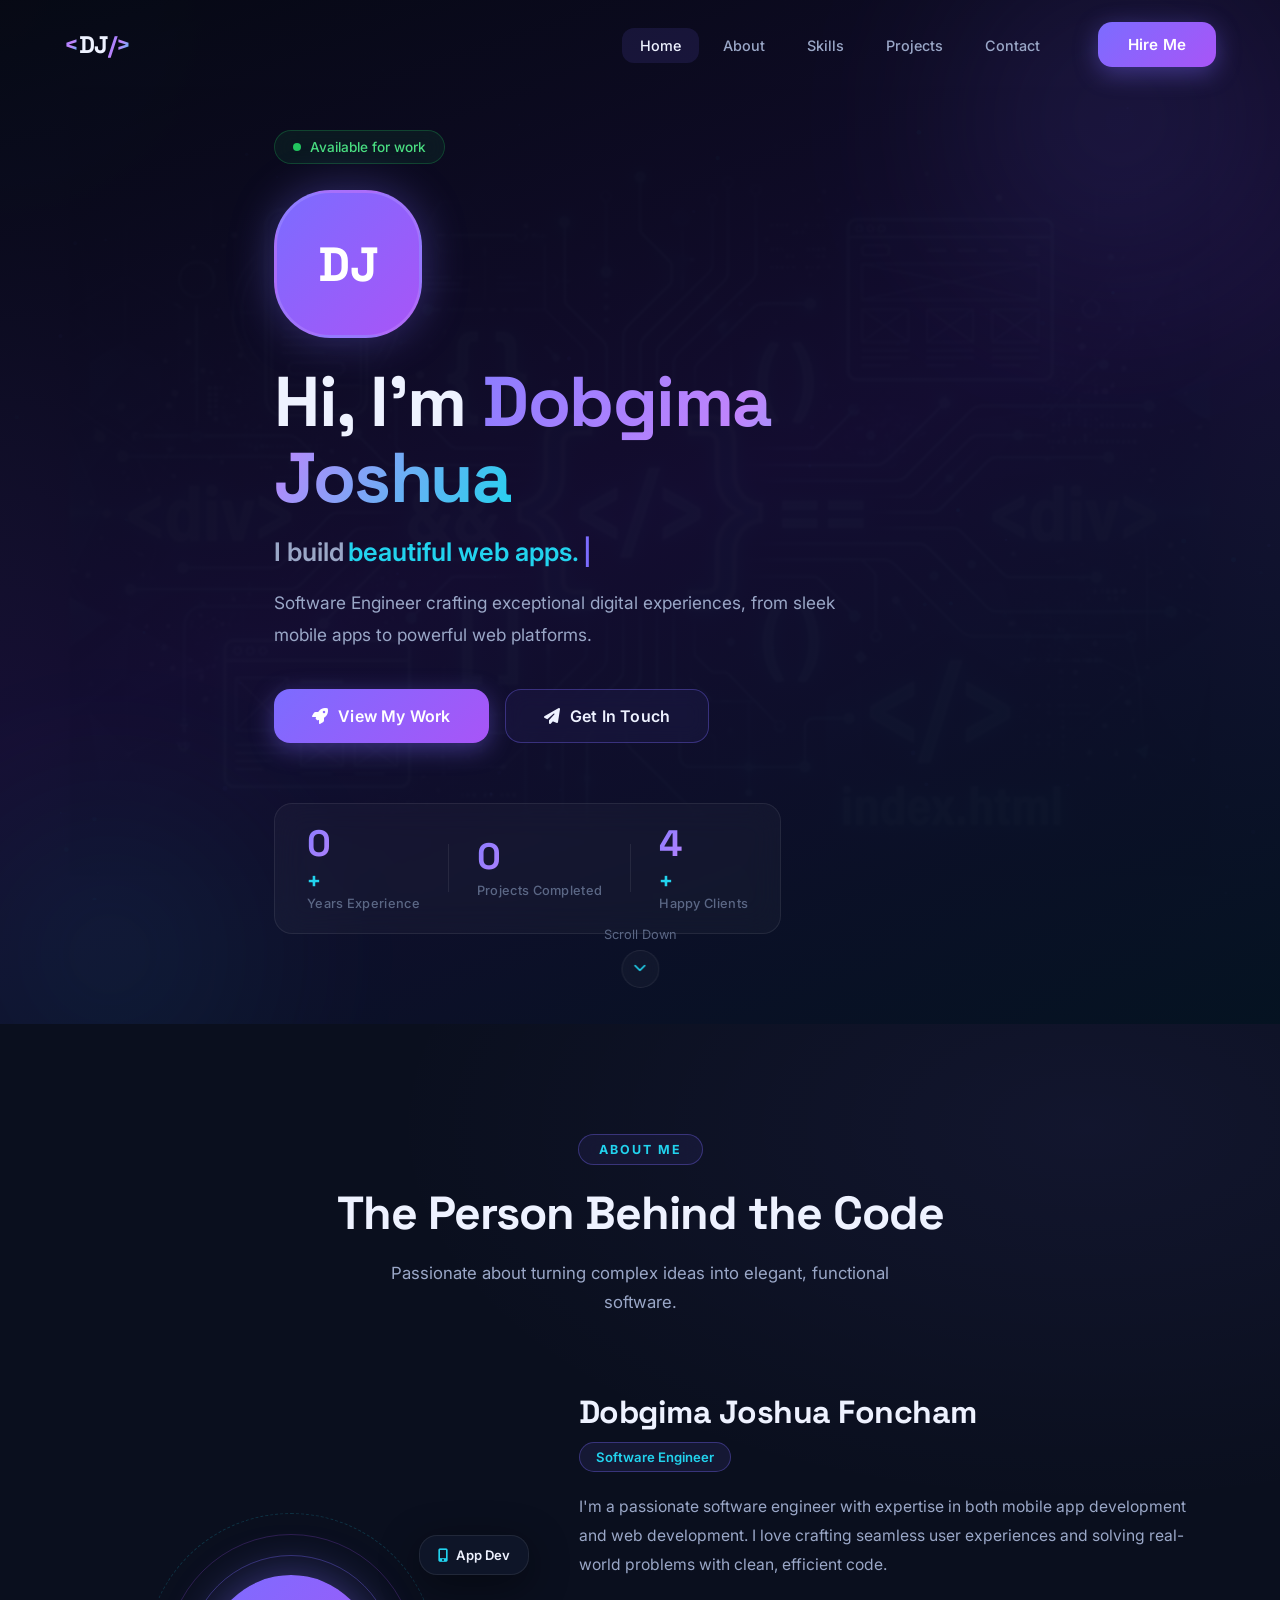
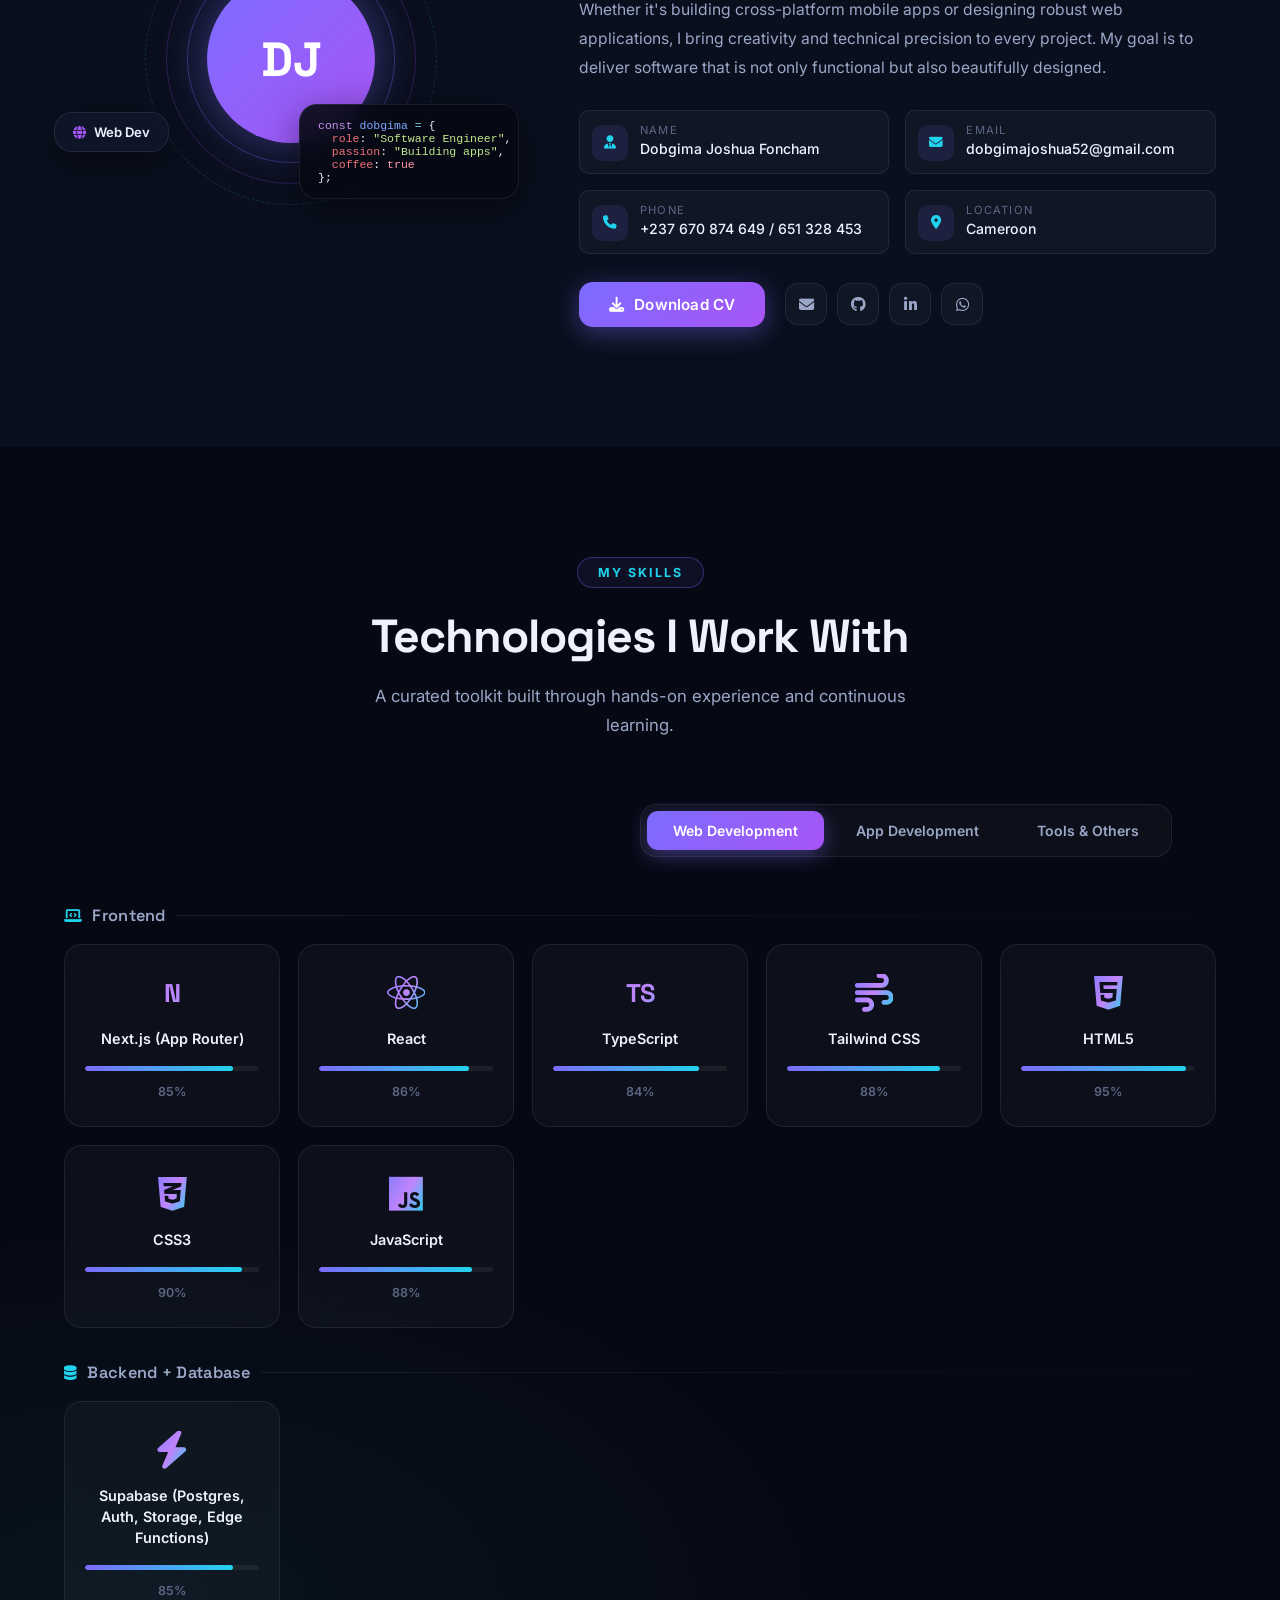
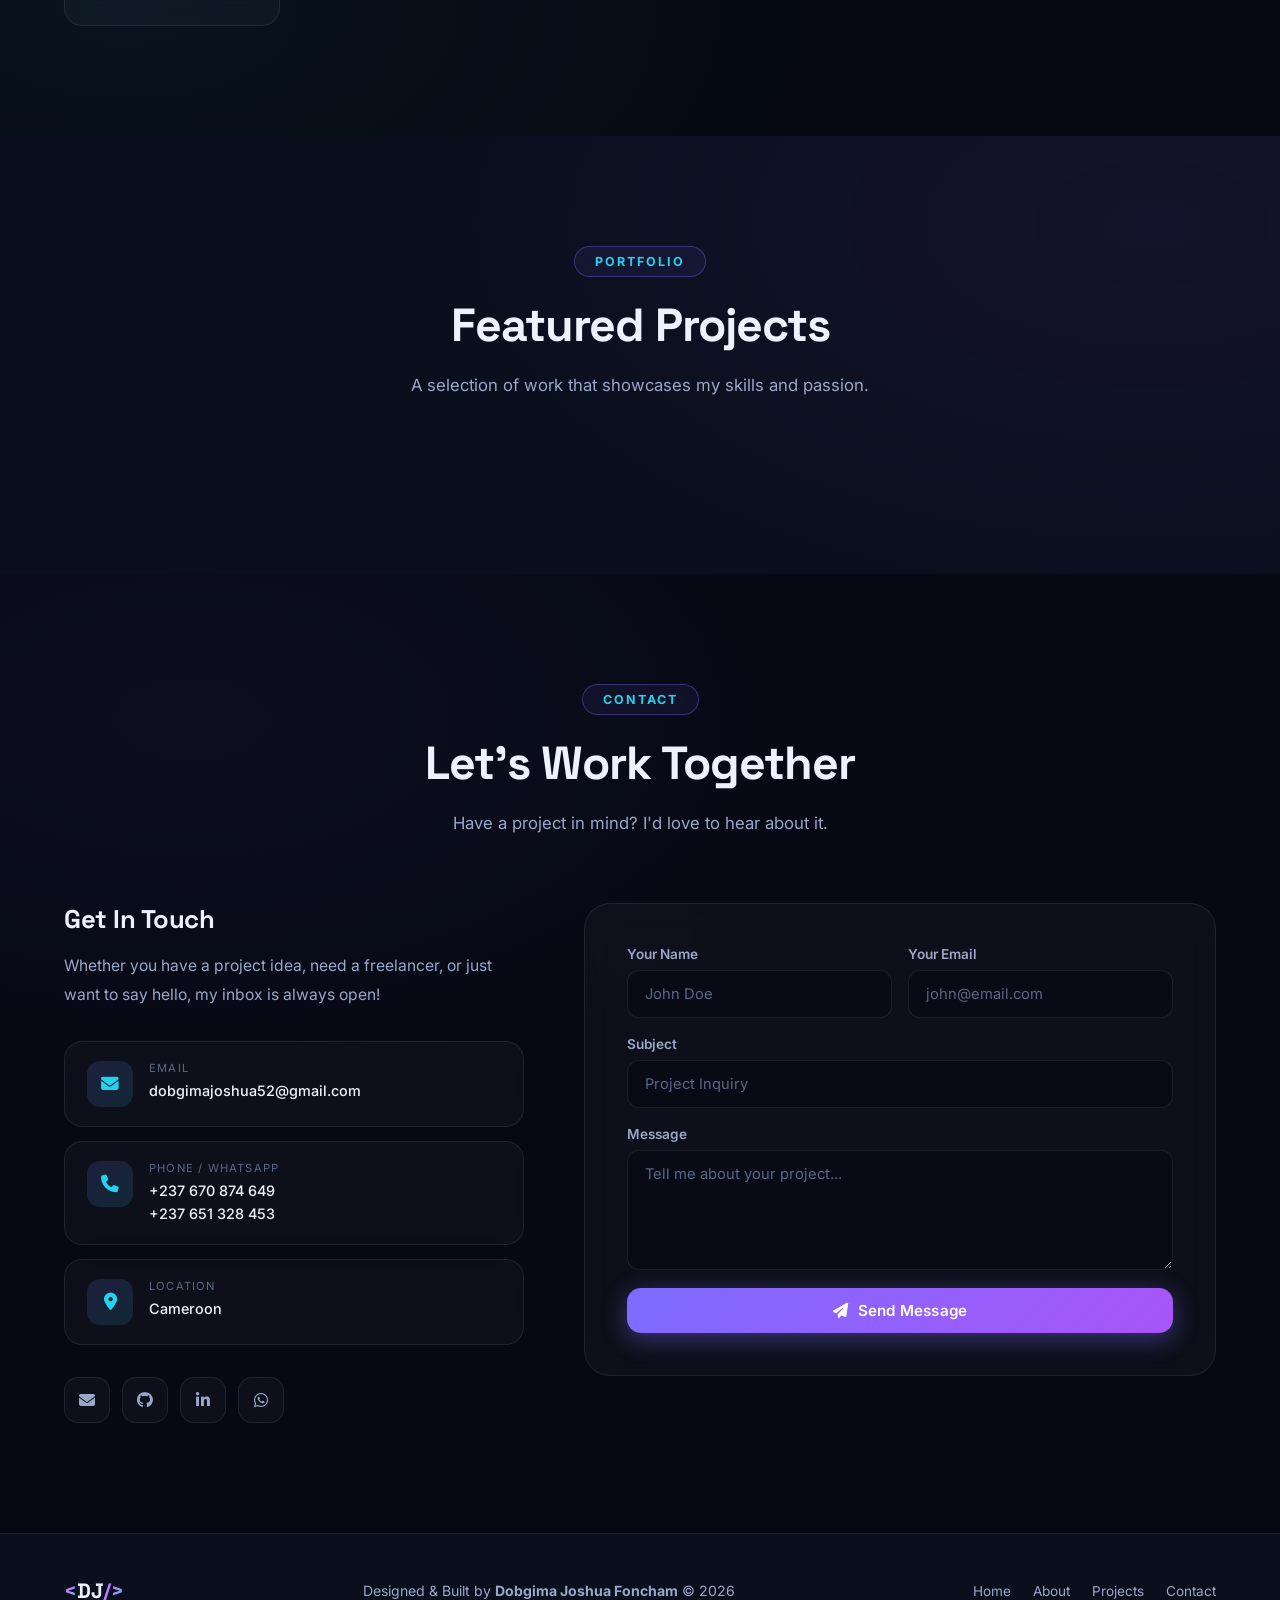
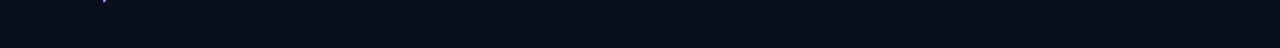
==== commit 5f827ae5: "Update portfolio: CV download, real stats, new web stack, UI redesign - Download CV button now downl" ====
--- a/index.html
+++ b/index.html
@@ -3,7 +3,7 @@
 <head>
   <meta charset="UTF-8" />
   <meta name="viewport" content="width=device-width, initial-scale=1.0" />
-  <meta name="description" content="Dobgima Joshua Foncham â€“ Software Engineer specializing in App Development and Web Development. View my portfolio, skills, and projects." />
+  <meta name="description" content="Dobgima Joshua Foncham - Software Engineer specializing in App Development and Web Development. View my portfolio, skills, and projects." />
   <title>Dobgima Joshua Foncham | Software Engineer</title>
   <link rel="stylesheet" href="styles.css" />
   <link rel="preconnect" href="https://fonts.googleapis.com" />
@@ -59,7 +59,7 @@
         <span class="typed-prefix">I build </span><span class="typed-text" id="typedText"></span><span class="typed-cursor">|</span>
       </p>
       <p class="hero-desc reveal-up" style="--delay:0.3s">
-        Software Engineer crafting exceptional digital experiences â€” from sleek mobile apps to powerful web platforms.
+        Software Engineer crafting exceptional digital experiences, from sleek mobile apps to powerful web platforms.
       </p>
       <div class="hero-actions reveal-up" style="--delay:0.4s">
         <a href="#projects" class="btn btn-primary btn-lg">
@@ -71,17 +71,17 @@
       </div>
       <div class="hero-stats reveal-up" style="--delay:0.5s">
         <div class="stat-item">
-          <span class="stat-number" data-target="3">0</span><span class="stat-plus">+</span>
+          <span class="stat-number" data-target="1">0</span><span class="stat-plus">+</span>
           <span class="stat-label">Years Experience</span>
         </div>
         <div class="stat-divider"></div>
         <div class="stat-item">
-          <span class="stat-number" data-target="0">0</span><span class="stat-plus"></span>
+          <span class="stat-number" data-target="1">0</span><span class="stat-plus"></span>
           <span class="stat-label">Projects Completed</span>
         </div>
         <div class="stat-divider"></div>
         <div class="stat-item">
-          <span class="stat-number" data-target="0">0</span><span class="stat-plus"></span>
+          <span class="stat-number" data-target="5">0</span><span class="stat-plus">+</span>
           <span class="stat-label">Happy Clients</span>
         </div>
       </div>
@@ -122,7 +122,7 @@
               <pre><code><span class="code-kw">const</span> <span class="code-var">dobgima</span> <span class="code-op">=</span> {
   <span class="code-key">role</span>: <span class="code-str">"Software Engineer"</span>,
   <span class="code-key">passion</span>: <span class="code-str">"Building apps"</span>,
-  <span class="code-key">coffee</span>: <span class="code-bool">true</span> â˜•
+  <span class="code-key">coffee</span>: <span class="code-bool">true</span>
 };</code></pre>
             </div>
           </div>
@@ -167,7 +167,7 @@
             </div>
           </div>
           <div class="about-actions">
-            <a href="mailto:dobgimajoshua52@gmail.com" class="btn btn-primary" id="downloadCvBtn">
+            <a href="Dobgima_Joshua_Foncham_CV.pdf" download="Dobgima_Joshua_Foncham_CV.pdf" class="btn btn-primary" id="downloadCvBtn">
               <i class="fas fa-download"></i> Download CV
             </a>
             <div class="social-links">
@@ -206,24 +206,58 @@
       </div>
 
       <div class="skills-panel active" id="tab-web">
+        <h4 class="skills-group-title reveal-up"><i class="fas fa-laptop-code"></i> Frontend</h4>
         <div class="skills-grid">
           <div class="skill-card reveal-up" style="--delay:0s">
+            <div class="skill-icon text-icon">N</div>
+            <span class="skill-name">Next.js (App Router)</span>
+            <div class="skill-bar-wrap"><div class="skill-bar" data-pct="85"></div></div>
+            <span class="skill-pct">85%</span>
+          </div>
+          <div class="skill-card reveal-up" style="--delay:0.05s">
+            <div class="skill-icon"><i class="fab fa-react"></i></div>
+            <span class="skill-name">React</span>
+            <div class="skill-bar-wrap"><div class="skill-bar" data-pct="86"></div></div>
+            <span class="skill-pct">86%</span>
+          </div>
+          <div class="skill-card reveal-up" style="--delay:0.1s">
+            <div class="skill-icon text-icon">TS</div>
+            <span class="skill-name">TypeScript</span>
+            <div class="skill-bar-wrap"><div class="skill-bar" data-pct="84"></div></div>
+            <span class="skill-pct">84%</span>
+          </div>
+          <div class="skill-card reveal-up" style="--delay:0.15s">
+            <div class="skill-icon"><i class="fas fa-wind"></i></div>
+            <span class="skill-name">Tailwind CSS</span>
+            <div class="skill-bar-wrap"><div class="skill-bar" data-pct="88"></div></div>
+            <span class="skill-pct">88%</span>
+          </div>
+          <div class="skill-card reveal-up" style="--delay:0.2s">
             <div class="skill-icon"><i class="fab fa-html5"></i></div>
             <span class="skill-name">HTML5</span>
             <div class="skill-bar-wrap"><div class="skill-bar" data-pct="95"></div></div>
             <span class="skill-pct">95%</span>
           </div>
-          <div class="skill-card reveal-up" style="--delay:0.1s">
+          <div class="skill-card reveal-up" style="--delay:0.25s">
             <div class="skill-icon"><i class="fab fa-css3-alt"></i></div>
             <span class="skill-name">CSS3</span>
             <div class="skill-bar-wrap"><div class="skill-bar" data-pct="90"></div></div>
             <span class="skill-pct">90%</span>
           </div>
-          <div class="skill-card reveal-up" style="--delay:0.2s">
+          <div class="skill-card reveal-up" style="--delay:0.3s">
             <div class="skill-icon"><i class="fab fa-js"></i></div>
             <span class="skill-name">JavaScript</span>
             <div class="skill-bar-wrap"><div class="skill-bar" data-pct="88"></div></div>
             <span class="skill-pct">88%</span>
+          </div>
+        </div>
+        <h4 class="skills-group-title reveal-up"><i class="fas fa-database"></i> Backend + Database</h4>
+        <div class="skills-grid">
+          <div class="skill-card reveal-up" style="--delay:0s">
+            <div class="skill-icon"><i class="fas fa-bolt"></i></div>
+            <span class="skill-name">Supabase (Postgres, Auth, Storage, Edge Functions)</span>
+            <div class="skill-bar-wrap"><div class="skill-bar" data-pct="85"></div></div>
+            <span class="skill-pct">85%</span>
           </div>
         </div>
       </div>
@@ -271,6 +305,12 @@
             <div class="skill-bar-wrap"><div class="skill-bar" data-pct="85"></div></div>
             <span class="skill-pct">85%</span>
           </div>
+          <div class="skill-card reveal-up" style="--delay:0.3s">
+            <div class="skill-icon text-icon">&#9650;</div>
+            <span class="skill-name">Vercel</span>
+            <div class="skill-bar-wrap"><div class="skill-bar" data-pct="85"></div></div>
+            <span class="skill-pct">85%</span>
+          </div>
         </div>
       </div>
     </div>
@@ -300,7 +340,7 @@
       <div class="contact-grid">
         <div class="contact-info reveal-left">
           <h3 class="contact-info-title">Get In Touch</h3>
-          <p class="contact-info-desc">Whether you have a project idea, need a freelancer, or just want to say hello â€” my inbox is always open!</p>
+          <p class="contact-info-desc">Whether you have a project idea, need a freelancer, or just want to say hello, my inbox is always open!</p>
           <div class="contact-cards">
             <div class="contact-card">
               <div class="contact-card-icon"><i class="fas fa-envelope"></i></div>
@@ -321,7 +361,7 @@
               <div class="contact-card-icon"><i class="fas fa-map-marker-alt"></i></div>
               <div>
                 <span class="contact-card-label">Location</span>
-                <span class="contact-card-value">Cameroon ðŸ‡¨ðŸ‡²</span>
+                <span class="contact-card-value">Cameroon</span>
               </div>
             </div>
           </div>
--- a/styles.css
+++ b/styles.css
@@ -1,32 +1,34 @@
 /* =============================================
    DOBGIMA JOSHUA FONCHAM - PORTFOLIO STYLES
+   Redesign v2 — glass / aurora dark theme
    ============================================= */
 
 /* --- CSS Variables --- */
 :root {
-  --bg-primary: #0a0e1a;
-  --bg-secondary: #0f1429;
-  --bg-card: #131a2e;
-  --bg-card-hover: #1a2240;
-  --accent: #6366f1;
-  --accent-2: #8b5cf6;
-  --accent-3: #06b6d4;
-  --accent-glow: rgba(99,102,241,0.3);
-  --text-primary: #f0f4ff;
-  --text-secondary: #94a3b8;
-  --text-muted: #4a5568;
-  --border: rgba(255,255,255,0.07);
-  --border-accent: rgba(99,102,241,0.3);
-  --gradient-hero: linear-gradient(135deg, #0a0e1a 0%, #1a1040 50%, #0a1a2e 100%);
-  --gradient-accent: linear-gradient(135deg, #6366f1, #8b5cf6);
-  --gradient-text: linear-gradient(135deg, #6366f1, #a78bfa, #06b6d4);
-  --shadow-card: 0 8px 32px rgba(0,0,0,0.4);
-  --shadow-accent: 0 0 30px rgba(99,102,241,0.3);
-  --radius-sm: 8px;
-  --radius-md: 16px;
-  --radius-lg: 24px;
-  --radius-xl: 32px;
-  --transition: 0.3s cubic-bezier(0.4, 0, 0.2, 1);
+  --bg-primary: #060913;
+  --bg-secondary: #0a0f1e;
+  --bg-card: rgba(255, 255, 255, 0.03);
+  --bg-card-solid: #10172b;
+  --bg-card-hover: rgba(255, 255, 255, 0.055);
+  --accent: #7c6cff;
+  --accent-2: #a855f7;
+  --accent-3: #22d3ee;
+  --accent-glow: rgba(124, 108, 255, 0.28);
+  --text-primary: #eef2ff;
+  --text-secondary: #9aa7c7;
+  --text-muted: #5b6785;
+  --border: rgba(255, 255, 255, 0.08);
+  --border-accent: rgba(124, 108, 255, 0.35);
+  --gradient-hero: linear-gradient(160deg, rgba(6,9,19,0.92) 0%, rgba(22,14,52,0.88) 50%, rgba(5,20,34,0.92) 100%);
+  --gradient-accent: linear-gradient(135deg, #7c6cff, #a855f7);
+  --gradient-text: linear-gradient(120deg, #8b7cff, #c084fc, #22d3ee);
+  --shadow-card: 0 10px 40px rgba(0, 0, 0, 0.45);
+  --shadow-accent: 0 12px 40px rgba(124, 108, 255, 0.22);
+  --radius-sm: 10px;
+  --radius-md: 18px;
+  --radius-lg: 26px;
+  --radius-xl: 34px;
+  --transition: 0.35s cubic-bezier(0.4, 0, 0.2, 1);
   --font-main: 'Inter', sans-serif;
   --font-display: 'Space Grotesk', sans-serif;
 }
@@ -48,17 +50,20 @@
 ::selection { background: var(--accent); color: #fff; }
 
 /* --- Scrollbar --- */
-::-webkit-scrollbar { width: 6px; }
+::-webkit-scrollbar { width: 8px; }
 ::-webkit-scrollbar-track { background: var(--bg-primary); }
-::-webkit-scrollbar-thumb { background: var(--accent); border-radius: 3px; }
+::-webkit-scrollbar-thumb {
+  background: linear-gradient(var(--accent), var(--accent-3));
+  border-radius: 4px;
+}
 
 /* --- Cursor Glow --- */
 .cursor-glow {
   position: fixed;
   top: 0; left: 0;
-  width: 400px; height: 400px;
+  width: 520px; height: 520px;
   border-radius: 50%;
-  background: radial-gradient(circle, rgba(99,102,241,0.12) 0%, transparent 70%);
+  background: radial-gradient(circle, rgba(124,108,255,0.10) 0%, rgba(34,211,238,0.05) 40%, transparent 70%);
   pointer-events: none;
   z-index: 0;
   transform: translate(-50%, -50%);
@@ -72,7 +77,7 @@
   width: 100%; height: 100%;
   pointer-events: none;
   z-index: 0;
-  opacity: 0.5;
+  opacity: 0.45;
 }
 
 /* --- Container --- */
@@ -90,11 +95,12 @@
 .btn {
   display: inline-flex;
   align-items: center;
-  gap: 8px;
-  padding: 12px 28px;
-  border-radius: 50px;
+  gap: 10px;
+  padding: 13px 30px;
+  border-radius: 14px;
   font-size: 0.95rem;
   font-weight: 600;
+  letter-spacing: 0.2px;
   transition: var(--transition);
   position: relative;
   overflow: hidden;
@@ -104,31 +110,32 @@
   content: '';
   position: absolute;
   inset: 0;
-  background: rgba(255,255,255,0.1);
-  opacity: 0;
-  transition: var(--transition);
-}
-.btn:hover::before { opacity: 1; }
+  background: linear-gradient(120deg, transparent 30%, rgba(255,255,255,0.18) 50%, transparent 70%);
+  transform: translateX(-100%);
+  transition: transform 0.6s ease;
+}
+.btn:hover::before { transform: translateX(100%); }
 .btn-primary {
   background: var(--gradient-accent);
   color: #fff;
-  box-shadow: 0 4px 20px rgba(99,102,241,0.4);
+  box-shadow: 0 6px 24px rgba(124, 108, 255, 0.4);
 }
 .btn-primary:hover {
-  transform: translateY(-2px);
-  box-shadow: 0 8px 30px rgba(99,102,241,0.6);
+  transform: translateY(-3px);
+  box-shadow: 0 12px 36px rgba(124, 108, 255, 0.55);
 }
 .btn-outline {
-  border: 2px solid var(--border-accent);
+  border: 1px solid var(--border-accent);
   color: var(--text-primary);
-  background: transparent;
+  background: rgba(124, 108, 255, 0.06);
+  backdrop-filter: blur(10px);
 }
 .btn-outline:hover {
   border-color: var(--accent);
   background: var(--accent-glow);
-  transform: translateY(-2px);
-}
-.btn-lg { padding: 15px 36px; font-size: 1rem; }
+  transform: translateY(-3px);
+}
+.btn-lg { padding: 16px 38px; font-size: 1rem; border-radius: 16px; }
 .btn-full { width: 100%; justify-content: center; }
 
 /* ==============================
@@ -138,15 +145,16 @@
   position: fixed;
   top: 0; left: 0; right: 0;
   z-index: 1000;
-  padding: 20px 0;
+  padding: 22px 0;
   transition: var(--transition);
 }
 .navbar.scrolled {
-  background: rgba(10, 14, 26, 0.92);
-  backdrop-filter: blur(20px);
-  padding: 14px 0;
+  background: rgba(6, 9, 19, 0.75);
+  backdrop-filter: blur(22px) saturate(160%);
+  -webkit-backdrop-filter: blur(22px) saturate(160%);
+  padding: 13px 0;
   border-bottom: 1px solid var(--border);
-  box-shadow: 0 4px 30px rgba(0,0,0,0.3);
+  box-shadow: 0 8px 40px rgba(0, 0, 0, 0.35);
 }
 .nav-container {
   max-width: 1200px;
@@ -164,15 +172,20 @@
   margin-right: auto;
   letter-spacing: -0.5px;
 }
-.logo-bracket { color: var(--accent); }
+.logo-bracket {
+  background: var(--gradient-text);
+  -webkit-background-clip: text;
+  -webkit-text-fill-color: transparent;
+  background-clip: text;
+}
 .nav-links {
   display: flex;
   align-items: center;
-  gap: 8px;
+  gap: 6px;
 }
 .nav-link {
-  padding: 8px 16px;
-  border-radius: 50px;
+  padding: 9px 18px;
+  border-radius: 12px;
   font-size: 0.9rem;
   font-weight: 500;
   color: var(--text-secondary);
@@ -181,7 +194,7 @@
 }
 .nav-link:hover, .nav-link.active-link {
   color: var(--text-primary);
-  background: rgba(99,102,241,0.12);
+  background: rgba(124, 108, 255, 0.12);
 }
 .nav-cta { display: block; }
 .hamburger {
@@ -210,13 +223,13 @@
   display: flex;
   align-items: center;
   overflow: hidden;
-  padding: 120px 0 80px;
+  padding: 130px 0 90px;
 }
 .hero-bg-image {
   position: absolute;
   inset: 0;
   background: url('hero_bg.png') center/cover no-repeat;
-  opacity: 0.25;
+  opacity: 0.18;
   z-index: 0;
 }
 .hero-overlay {
@@ -225,23 +238,49 @@
   background: var(--gradient-hero);
   z-index: 1;
 }
+/* aurora blobs */
+.hero-overlay::before,
+.hero-overlay::after {
+  content: '';
+  position: absolute;
+  border-radius: 50%;
+  filter: blur(90px);
+  opacity: 0.5;
+  animation: aurora-drift 14s ease-in-out infinite alternate;
+}
+.hero-overlay::before {
+  width: 480px; height: 480px;
+  top: -120px; right: -80px;
+  background: radial-gradient(circle, rgba(124,108,255,0.35), transparent 70%);
+}
+.hero-overlay::after {
+  width: 420px; height: 420px;
+  bottom: -140px; left: -100px;
+  background: radial-gradient(circle, rgba(34,211,238,0.22), transparent 70%);
+  animation-delay: -7s;
+}
+@keyframes aurora-drift {
+  from { transform: translate(0, 0) scale(1); }
+  to { transform: translate(50px, 35px) scale(1.15); }
+}
 .hero-content {
   position: relative;
   z-index: 2;
-  max-width: 750px;
+  max-width: 780px;
 }
 .hero-badge {
   display: inline-flex;
   align-items: center;
-  gap: 8px;
+  gap: 9px;
   padding: 8px 18px;
-  background: rgba(99,102,241,0.12);
-  border: 1px solid var(--border-accent);
+  background: rgba(34, 197, 94, 0.08);
+  border: 1px solid rgba(34, 197, 94, 0.25);
   border-radius: 50px;
   font-size: 0.85rem;
   font-weight: 500;
-  color: var(--accent);
-  margin-bottom: 24px;
+  color: #4ade80;
+  margin-bottom: 26px;
+  backdrop-filter: blur(10px);
 }
 .badge-dot {
   width: 8px; height: 8px;
@@ -253,22 +292,22 @@
   0%, 100% { box-shadow: 0 0 0 0 rgba(34,197,94,0.5); }
   50% { box-shadow: 0 0 0 6px rgba(34,197,94,0); }
 }
-.hero-avatar-wrap {
-  margin-bottom: 24px;
-}
+.hero-avatar-wrap { margin-bottom: 26px; position: relative; }
 .hero-avatar {
-  width: 140px;
-  height: 140px;
-  border-radius: 50%;
+  width: 148px;
+  height: 148px;
+  border-radius: 38%;
   object-fit: cover;
-  border: 4px solid var(--accent);
-  box-shadow: 0 0 30px rgba(99,102,241,0.4);
-  background-color: var(--bg-card);
+  border: 3px solid transparent;
+  background:
+    linear-gradient(var(--bg-card-solid), var(--bg-card-solid)) padding-box,
+    var(--gradient-text) border-box;
+  box-shadow: 0 0 44px rgba(124, 108, 255, 0.35);
 }
 .hero-avatar-placeholder {
-  width: 140px;
-  height: 140px;
-  border-radius: 50%;
+  width: 148px;
+  height: 148px;
+  border-radius: 38%;
   background: var(--gradient-accent);
   display: flex;
   align-items: center;
@@ -277,16 +316,16 @@
   font-size: 3rem;
   font-weight: 800;
   color: #fff;
-  border: 4px solid rgba(255,255,255,0.1);
-  box-shadow: 0 0 30px rgba(99,102,241,0.4);
+  border: 3px solid rgba(255,255,255,0.12);
+  box-shadow: 0 0 44px rgba(124, 108, 255, 0.35);
 }
 .hero-title {
   font-family: var(--font-display);
-  font-size: clamp(2.4rem, 6vw, 4rem);
+  font-size: clamp(2.5rem, 6.5vw, 4.4rem);
   font-weight: 800;
-  line-height: 1.1;
+  line-height: 1.08;
   margin-bottom: 20px;
-  letter-spacing: -1px;
+  letter-spacing: -1.5px;
 }
 .gradient-text {
   background: var(--gradient-text);
@@ -312,24 +351,28 @@
 }
 @keyframes blink { 50% { opacity: 0; } }
 .hero-desc {
-  font-size: 1.05rem;
-  color: var(--text-secondary);
-  line-height: 1.8;
-  margin-bottom: 36px;
-  max-width: 580px;
+  font-size: 1.08rem;
+  color: var(--text-secondary);
+  line-height: 1.85;
+  margin-bottom: 38px;
+  max-width: 600px;
 }
 .hero-actions {
   display: flex;
   gap: 16px;
   flex-wrap: wrap;
-  margin-bottom: 56px;
+  margin-bottom: 60px;
 }
 .hero-stats {
-  display: flex;
-  align-items: center;
-  gap: 0;
+  display: inline-flex;
+  align-items: center;
+  gap: 28px;
   flex-wrap: wrap;
-  gap: 16px;
+  padding: 22px 32px;
+  background: var(--bg-card);
+  border: 1px solid var(--border);
+  border-radius: var(--radius-md);
+  backdrop-filter: blur(16px);
 }
 .stat-item {
   display: flex;
@@ -338,20 +381,21 @@
 }
 .stat-number {
   font-family: var(--font-display);
-  font-size: 2.2rem;
+  font-size: 2.3rem;
   font-weight: 800;
   background: var(--gradient-text);
   -webkit-background-clip: text;
   -webkit-text-fill-color: transparent;
   background-clip: text;
   line-height: 1;
-}
-.stat-plus { color: var(--accent); font-weight: 700; font-size: 1.2rem; vertical-align: super; }
-.stat-label { font-size: 0.8rem; color: var(--text-muted); font-weight: 500; }
+  display: inline;
+}
+.stat-plus { color: var(--accent-3); font-weight: 700; font-size: 1.3rem; vertical-align: super; }
+.stat-label { font-size: 0.8rem; color: var(--text-muted); font-weight: 500; letter-spacing: 0.3px; }
 .stat-divider { width: 1px; height: 48px; background: var(--border); }
 .hero-scroll-hint {
   position: absolute;
-  bottom: 40px;
+  bottom: 36px;
   left: 50%;
   transform: translateX(-50%);
   display: flex;
@@ -363,14 +407,16 @@
   z-index: 2;
 }
 .scroll-arrow {
-  width: 36px; height: 36px;
+  width: 38px; height: 38px;
   border: 1px solid var(--border);
   border-radius: 50%;
   display: flex;
   align-items: center;
   justify-content: center;
   animation: bounce 2s infinite;
-  color: var(--accent);
+  color: var(--accent-3);
+  background: var(--bg-card);
+  backdrop-filter: blur(10px);
 }
 @keyframes bounce {
   0%, 100% { transform: translateY(0); }
@@ -381,46 +427,51 @@
    SECTION SHARED
 ============================== */
 .section {
-  padding: 100px 0;
+  padding: 110px 0;
   position: relative;
   z-index: 2;
 }
 .section-header {
   text-align: center;
-  margin-bottom: 60px;
+  margin-bottom: 64px;
 }
 .section-tag {
   display: inline-block;
-  padding: 6px 18px;
-  background: rgba(99,102,241,0.1);
+  padding: 7px 20px;
+  background: rgba(124, 108, 255, 0.08);
   border: 1px solid var(--border-accent);
   border-radius: 50px;
-  font-size: 0.8rem;
-  font-weight: 600;
-  color: var(--accent);
+  font-size: 0.78rem;
+  font-weight: 700;
+  color: var(--accent-3);
   text-transform: uppercase;
-  letter-spacing: 1.5px;
-  margin-bottom: 16px;
+  letter-spacing: 2px;
+  margin-bottom: 18px;
+  backdrop-filter: blur(10px);
 }
 .section-title {
   font-family: var(--font-display);
-  font-size: clamp(1.8rem, 4vw, 2.8rem);
+  font-size: clamp(1.9rem, 4vw, 2.9rem);
   font-weight: 700;
   margin-bottom: 16px;
-  letter-spacing: -0.5px;
+  letter-spacing: -1px;
 }
 .section-subtitle {
   font-size: 1.05rem;
   color: var(--text-secondary);
-  max-width: 520px;
+  max-width: 540px;
   margin: 0 auto;
-  line-height: 1.7;
+  line-height: 1.75;
 }
 
 /* ==============================
    ABOUT
 ============================== */
-.about { background: var(--bg-secondary); }
+.about {
+  background:
+    radial-gradient(700px 380px at 85% 10%, rgba(124,108,255,0.07), transparent),
+    var(--bg-secondary);
+}
 .about-grid {
   display: grid;
   grid-template-columns: 1fr 1.4fr;
@@ -436,13 +487,13 @@
 }
 .about-avatar {
   position: relative;
-  width: 180px; height: 180px;
+  width: 190px; height: 190px;
   display: flex;
   align-items: center;
   justify-content: center;
 }
 .avatar-initials {
-  width: 160px; height: 160px;
+  width: 168px; height: 168px;
   border-radius: 50%;
   background: var(--gradient-accent);
   display: flex;
@@ -454,16 +505,16 @@
   color: #fff;
   position: relative;
   z-index: 2;
-  box-shadow: 0 0 40px rgba(99,102,241,0.5);
+  box-shadow: 0 0 48px rgba(124, 108, 255, 0.45);
 }
 .avatar-img {
-  width: 160px; height: 160px;
+  width: 168px; height: 168px;
   border-radius: 50%;
   object-fit: cover;
   position: relative;
   z-index: 2;
-  box-shadow: 0 0 40px rgba(99,102,241,0.5);
-  background-color: var(--bg-card);
+  box-shadow: 0 0 48px rgba(124, 108, 255, 0.45);
+  background-color: var(--bg-card-solid);
 }
 .avatar-ring {
   position: absolute;
@@ -471,18 +522,18 @@
   border: 1px solid var(--border-accent);
   animation: ring-rotate 8s linear infinite;
 }
-.ring1 { width: 200px; height: 200px; animation-duration: 8s; }
-.ring2 { width: 240px; height: 240px; animation-duration: 12s; animation-direction: reverse; border-color: rgba(139,92,246,0.2); }
-.ring3 { width: 280px; height: 280px; animation-duration: 16s; border-style: dashed; border-color: rgba(6,182,212,0.15); }
+.ring1 { width: 208px; height: 208px; animation-duration: 8s; }
+.ring2 { width: 250px; height: 250px; animation-duration: 12s; animation-direction: reverse; border-color: rgba(168,85,247,0.22); }
+.ring3 { width: 292px; height: 292px; animation-duration: 16s; border-style: dashed; border-color: rgba(34,211,238,0.18); }
 @keyframes ring-rotate {
   from { transform: rotate(0deg); }
   to { transform: rotate(360deg); }
 }
 .about-floating-badge {
   position: absolute;
-  padding: 10px 16px;
+  padding: 11px 18px;
   border-radius: var(--radius-md);
-  background: var(--bg-card);
+  background: rgba(16, 23, 43, 0.85);
   border: 1px solid var(--border);
   font-size: 0.82rem;
   font-weight: 600;
@@ -490,14 +541,15 @@
   display: flex;
   align-items: center;
   gap: 8px;
-  backdrop-filter: blur(10px);
+  backdrop-filter: blur(14px);
   box-shadow: var(--shadow-card);
   animation: float-badge 4s ease-in-out infinite;
+  z-index: 3;
 }
 .badge-app { top: 10%; right: -10px; animation-delay: 0s; }
-.badge-app i { color: #06b6d4; }
+.badge-app i { color: var(--accent-3); }
 .badge-web { bottom: 20%; left: -10px; animation-delay: 2s; }
-.badge-web i { color: #8b5cf6; }
+.badge-web i { color: var(--accent-2); }
 @keyframes float-badge {
   0%, 100% { transform: translateY(0); }
   50% { transform: translateY(-10px); }
@@ -506,13 +558,15 @@
   position: absolute;
   bottom: 5%;
   right: 0;
-  background: var(--bg-primary);
+  background: rgba(6, 9, 19, 0.9);
   border: 1px solid var(--border);
   border-radius: var(--radius-md);
   padding: 14px 18px;
   font-size: 0.72rem;
   box-shadow: var(--shadow-card);
   max-width: 220px;
+  backdrop-filter: blur(12px);
+  z-index: 3;
 }
 .about-code-snippet pre code { white-space: pre; }
 .code-kw { color: #c792ea; }
@@ -531,18 +585,18 @@
 }
 .about-role-tag {
   display: inline-block;
-  padding: 5px 14px;
-  background: rgba(99,102,241,0.12);
+  padding: 6px 16px;
+  background: rgba(124, 108, 255, 0.1);
   border: 1px solid var(--border-accent);
   border-radius: 50px;
   font-size: 0.82rem;
-  color: var(--accent);
+  color: var(--accent-3);
   font-weight: 600;
   margin-bottom: 20px;
 }
 .about-text {
   color: var(--text-secondary);
-  line-height: 1.8;
+  line-height: 1.85;
   font-size: 0.98rem;
   margin-bottom: 16px;
 }
@@ -556,26 +610,32 @@
   display: flex;
   align-items: flex-start;
   gap: 12px;
-}
+  padding: 12px;
+  border-radius: var(--radius-sm);
+  background: var(--bg-card);
+  border: 1px solid var(--border);
+  transition: var(--transition);
+}
+.detail-item:hover { border-color: var(--border-accent); background: var(--bg-card-hover); }
 .detail-item > i {
   width: 36px; height: 36px;
-  background: rgba(99,102,241,0.12);
+  background: rgba(124, 108, 255, 0.12);
   border-radius: var(--radius-sm);
   display: flex;
   align-items: center;
   justify-content: center;
-  color: var(--accent);
+  color: var(--accent-3);
   font-size: 0.85rem;
   flex-shrink: 0;
   margin-top: 2px;
 }
 .detail-label {
   display: block;
-  font-size: 0.72rem;
+  font-size: 0.7rem;
   color: var(--text-muted);
   text-transform: uppercase;
-  letter-spacing: 1px;
-  margin-bottom: 2px;
+  letter-spacing: 1.2px;
+  margin-bottom: 3px;
 }
 .detail-value {
   display: block;
@@ -591,87 +651,129 @@
 }
 .social-links { display: flex; gap: 10px; }
 .social-link {
-  width: 40px; height: 40px;
-  border-radius: 50%;
-  border: 1px solid var(--border);
-  display: flex;
-  align-items: center;
-  justify-content: center;
-  color: var(--text-secondary);
-  font-size: 0.9rem;
+  width: 42px; height: 42px;
+  border-radius: 13px;
+  border: 1px solid var(--border);
+  background: var(--bg-card);
+  display: flex;
+  align-items: center;
+  justify-content: center;
+  color: var(--text-secondary);
+  font-size: 0.95rem;
   transition: var(--transition);
 }
 .social-link:hover {
   border-color: var(--accent);
-  color: var(--accent);
-  background: var(--accent-glow);
-  transform: translateY(-3px);
+  color: #fff;
+  background: var(--gradient-accent);
+  transform: translateY(-4px);
+  box-shadow: 0 8px 24px rgba(124, 108, 255, 0.35);
 }
 
 /* ==============================
    SKILLS
 ============================== */
-.skills { background: var(--bg-primary); }
+.skills {
+  background:
+    radial-gradient(700px 380px at 10% 90%, rgba(34,211,238,0.05), transparent),
+    var(--bg-primary);
+}
 .skills-tabs {
-  display: flex;
-  justify-content: center;
-  gap: 8px;
-  margin-bottom: 48px;
+  display: inline-flex;
+  justify-content: center;
+  gap: 6px;
+  margin: 0 auto 48px;
   flex-wrap: wrap;
+  padding: 6px;
+  background: var(--bg-card);
+  border: 1px solid var(--border);
+  border-radius: 16px;
+  backdrop-filter: blur(14px);
+  position: relative;
+  left: 50%;
+  transform: translateX(-50%);
 }
 .tab-btn {
-  padding: 10px 24px;
-  border-radius: 50px;
+  padding: 11px 26px;
+  border-radius: 11px;
   font-size: 0.88rem;
   font-weight: 600;
   color: var(--text-secondary);
-  border: 1px solid var(--border);
+  border: none;
   background: transparent;
   transition: var(--transition);
   cursor: pointer;
 }
-.tab-btn.active, .tab-btn:hover {
+.tab-btn:hover { color: var(--text-primary); }
+.tab-btn.active {
   background: var(--gradient-accent);
   color: #fff;
-  border-color: transparent;
-  box-shadow: 0 4px 20px rgba(99,102,241,0.4);
+  box-shadow: 0 6px 20px rgba(124, 108, 255, 0.4);
 }
 .skills-panel { display: none; }
 .skills-panel.active { display: block; }
+.skills-group-title {
+  display: flex;
+  align-items: center;
+  gap: 10px;
+  font-family: var(--font-display);
+  font-size: 1.02rem;
+  font-weight: 600;
+  color: var(--text-secondary);
+  margin: 34px 0 18px;
+  letter-spacing: 0.3px;
+}
+.skills-group-title:first-child { margin-top: 0; }
+.skills-group-title i {
+  color: var(--accent-3);
+  font-size: 0.9rem;
+}
+.skills-group-title::after {
+  content: '';
+  flex: 1;
+  height: 1px;
+  background: linear-gradient(90deg, var(--border), transparent);
+}
 .skills-grid {
   display: grid;
-  grid-template-columns: repeat(auto-fill, minmax(180px, 1fr));
-  gap: 20px;
+  grid-template-columns: repeat(auto-fill, minmax(190px, 1fr));
+  gap: 18px;
 }
 .skill-card {
   background: var(--bg-card);
   border: 1px solid var(--border);
   border-radius: var(--radius-md);
-  padding: 24px 20px;
+  padding: 26px 20px;
   text-align: center;
   transition: var(--transition);
   position: relative;
   overflow: hidden;
+  backdrop-filter: blur(12px);
 }
 .skill-card::before {
   content: '';
   position: absolute;
   inset: 0;
-  background: var(--gradient-accent);
+  background: radial-gradient(300px 140px at 50% 0%, rgba(124,108,255,0.12), transparent);
   opacity: 0;
   transition: var(--transition);
 }
 .skill-card:hover {
   border-color: var(--border-accent);
-  transform: translateY(-6px);
+  transform: translateY(-7px);
   box-shadow: var(--shadow-accent);
-}
-.skill-card:hover::before { opacity: 0.04; }
+  background: var(--bg-card-hover);
+}
+.skill-card:hover::before { opacity: 1; }
 .skill-icon {
   font-size: 2.4rem;
-  margin-bottom: 12px;
+  margin-bottom: 14px;
   position: relative;
   z-index: 1;
+  min-height: 44px;
+  display: flex;
+  align-items: center;
+  justify-content: center;
 }
 .skill-icon .fab, .skill-icon .fas {
   background: var(--gradient-text);
@@ -679,15 +781,17 @@
   -webkit-text-fill-color: transparent;
   background-clip: text;
 }
-.dart-icon {
-  font-size: 1rem;
+.text-icon, .dart-icon {
+  font-family: var(--font-display);
+  font-size: 1.6rem;
   font-weight: 800;
-  background: var(--gradient-accent);
+  background: var(--gradient-text);
   -webkit-background-clip: text;
   -webkit-text-fill-color: transparent;
   background-clip: text;
   letter-spacing: -1px;
 }
+.dart-icon { font-size: 1.2rem; }
 .skill-name {
   display: block;
   font-size: 0.9rem;
@@ -695,21 +799,22 @@
   margin-bottom: 16px;
   position: relative;
   z-index: 1;
+  line-height: 1.45;
 }
 .skill-bar-wrap {
-  height: 4px;
-  background: rgba(255,255,255,0.05);
-  border-radius: 2px;
+  height: 5px;
+  background: rgba(255,255,255,0.06);
+  border-radius: 3px;
   overflow: hidden;
-  margin-bottom: 8px;
+  margin-bottom: 9px;
   position: relative;
   z-index: 1;
 }
 .skill-bar {
   height: 100%;
   width: 0;
-  background: var(--gradient-accent);
-  border-radius: 2px;
+  background: linear-gradient(90deg, var(--accent), var(--accent-3));
+  border-radius: 3px;
   transition: width 1.5s cubic-bezier(0.4, 0, 0.2, 1);
 }
 .skill-pct {
@@ -723,11 +828,15 @@
 /* ==============================
    PROJECTS
 ============================== */
-.projects { background: var(--bg-secondary); }
+.projects {
+  background:
+    radial-gradient(700px 380px at 90% 20%, rgba(168,85,247,0.06), transparent),
+    var(--bg-secondary);
+}
 .projects-grid {
   display: grid;
   grid-template-columns: repeat(auto-fill, minmax(340px, 1fr));
-  gap: 24px;
+  gap: 26px;
 }
 .project-card {
   background: var(--bg-card);
@@ -735,14 +844,15 @@
   border-radius: var(--radius-lg);
   overflow: hidden;
   transition: var(--transition);
+  backdrop-filter: blur(12px);
 }
 .project-card:hover {
   border-color: var(--border-accent);
   transform: translateY(-8px);
-  box-shadow: var(--shadow-card);
+  box-shadow: var(--shadow-accent);
 }
 .project-image {
-  height: 180px;
+  height: 190px;
   display: flex;
   align-items: center;
   justify-content: center;
@@ -753,16 +863,16 @@
   content: '';
   position: absolute;
   inset: 0;
-  background: rgba(0,0,0,0.2);
+  background: linear-gradient(180deg, transparent 40%, rgba(6,9,19,0.55));
 }
 .project-icon {
   font-size: 3.5rem;
-  color: rgba(255,255,255,0.9);
+  color: rgba(255,255,255,0.92);
   position: relative;
   z-index: 2;
   animation: float-badge 4s ease-in-out infinite;
 }
-.project-content { padding: 24px; }
+.project-content { padding: 26px; }
 .project-tags {
   display: flex;
   gap: 8px;
@@ -771,31 +881,32 @@
 }
 .tag {
   padding: 4px 12px;
-  background: rgba(99,102,241,0.12);
+  background: rgba(124, 108, 255, 0.1);
   border: 1px solid var(--border-accent);
   border-radius: 50px;
-  font-size: 0.72rem;
-  font-weight: 600;
-  color: var(--accent);
+  font-size: 0.7rem;
+  font-weight: 700;
+  color: var(--accent-3);
   text-transform: uppercase;
-  letter-spacing: 0.5px;
+  letter-spacing: 0.6px;
 }
 .project-title {
   font-family: var(--font-display);
-  font-size: 1.15rem;
+  font-size: 1.2rem;
   font-weight: 700;
   margin-bottom: 10px;
+  letter-spacing: -0.3px;
 }
 .project-desc {
-  font-size: 0.88rem;
-  color: var(--text-secondary);
-  line-height: 1.7;
+  font-size: 0.9rem;
+  color: var(--text-secondary);
+  line-height: 1.75;
   margin-bottom: 20px;
 }
 .project-links { display: flex; gap: 10px; flex-wrap: wrap; }
 .project-btn {
-  padding: 8px 18px;
-  border-radius: 50px;
+  padding: 9px 20px;
+  border-radius: 11px;
   font-size: 0.82rem;
   font-weight: 600;
   background: var(--gradient-accent);
@@ -803,24 +914,30 @@
   transition: var(--transition);
   display: flex;
   align-items: center;
-  gap: 6px;
-}
-.project-btn:hover { transform: translateY(-2px); opacity: 0.9; }
+  gap: 7px;
+  box-shadow: 0 4px 16px rgba(124, 108, 255, 0.3);
+}
+.project-btn:hover { transform: translateY(-2px); box-shadow: 0 8px 24px rgba(124, 108, 255, 0.45); }
 .project-btn-ghost {
   background: transparent;
   border: 1px solid var(--border);
   color: var(--text-secondary);
+  box-shadow: none;
 }
 .project-btn-ghost:hover {
   border-color: var(--accent);
-  color: var(--accent);
-  opacity: 1;
+  color: var(--accent-3);
+  box-shadow: none;
 }
 
 /* ==============================
    CONTACT
 ============================== */
-.contact { background: var(--bg-primary); }
+.contact {
+  background:
+    radial-gradient(700px 380px at 15% 15%, rgba(124,108,255,0.06), transparent),
+    var(--bg-primary);
+}
 .contact-grid {
   display: grid;
   grid-template-columns: 1fr 1.3fr;
@@ -832,42 +949,48 @@
   font-size: 1.6rem;
   font-weight: 700;
   margin-bottom: 16px;
+  letter-spacing: -0.5px;
 }
 .contact-info-desc {
   color: var(--text-secondary);
-  line-height: 1.8;
+  line-height: 1.85;
   margin-bottom: 32px;
   font-size: 0.98rem;
 }
-.contact-cards { display: flex; flex-direction: column; gap: 16px; margin-bottom: 32px; }
+.contact-cards { display: flex; flex-direction: column; gap: 14px; margin-bottom: 32px; }
 .contact-card {
   display: flex;
   align-items: flex-start;
   gap: 16px;
-  padding: 18px 20px;
+  padding: 19px 22px;
   background: var(--bg-card);
   border: 1px solid var(--border);
   border-radius: var(--radius-md);
   transition: var(--transition);
-}
-.contact-card:hover { border-color: var(--border-accent); }
+  backdrop-filter: blur(12px);
+}
+.contact-card:hover {
+  border-color: var(--border-accent);
+  background: var(--bg-card-hover);
+  transform: translateX(6px);
+}
 .contact-card-icon {
-  width: 44px; height: 44px;
-  background: rgba(99,102,241,0.12);
-  border-radius: var(--radius-sm);
-  display: flex;
-  align-items: center;
-  justify-content: center;
-  color: var(--accent);
+  width: 46px; height: 46px;
+  background: linear-gradient(135deg, rgba(124,108,255,0.16), rgba(34,211,238,0.12));
+  border-radius: 13px;
+  display: flex;
+  align-items: center;
+  justify-content: center;
+  color: var(--accent-3);
   font-size: 1.1rem;
   flex-shrink: 0;
 }
 .contact-card-label {
   display: block;
-  font-size: 0.72rem;
+  font-size: 0.7rem;
   color: var(--text-muted);
   text-transform: uppercase;
-  letter-spacing: 1px;
+  letter-spacing: 1.2px;
   margin-bottom: 4px;
 }
 .contact-card-value {
@@ -878,12 +1001,13 @@
   transition: var(--transition);
   line-height: 1.6;
 }
-.contact-card-value:hover { color: var(--accent); }
+.contact-card-value:hover { color: var(--accent-3); }
 .contact-socials { display: flex; gap: 12px; }
 .csocial-link {
-  width: 44px; height: 44px;
-  border-radius: 50%;
-  border: 1px solid var(--border);
+  width: 46px; height: 46px;
+  border-radius: 14px;
+  border: 1px solid var(--border);
+  background: var(--bg-card);
   display: flex;
   align-items: center;
   justify-content: center;
@@ -893,44 +1017,48 @@
 }
 .csocial-link:hover {
   border-color: var(--accent);
-  color: var(--accent);
-  background: var(--accent-glow);
-  transform: translateY(-3px);
+  color: #fff;
+  background: var(--gradient-accent);
+  transform: translateY(-4px);
+  box-shadow: 0 8px 24px rgba(124, 108, 255, 0.35);
 }
 .contact-form-wrap {
   background: var(--bg-card);
   border: 1px solid var(--border);
   border-radius: var(--radius-lg);
-  padding: 40px;
+  padding: 42px;
+  backdrop-filter: blur(16px);
 }
 .form-row { display: grid; grid-template-columns: 1fr 1fr; gap: 16px; }
-.form-group { display: flex; flex-direction: column; gap: 8px; margin-bottom: 16px; }
+.form-group { display: flex; flex-direction: column; gap: 8px; margin-bottom: 18px; }
 .form-group label { font-size: 0.85rem; font-weight: 600; color: var(--text-secondary); }
 .form-group input,
 .form-group textarea {
-  padding: 13px 16px;
-  border-radius: var(--radius-sm);
-  border: 1px solid var(--border);
-  background: var(--bg-secondary);
+  padding: 14px 17px;
+  border-radius: 12px;
+  border: 1px solid var(--border);
+  background: rgba(6, 9, 19, 0.6);
   color: var(--text-primary);
   font-size: 0.92rem;
   transition: var(--transition);
   outline: none;
   resize: vertical;
 }
+.form-group input::placeholder,
+.form-group textarea::placeholder { color: var(--text-muted); }
 .form-group input:focus,
 .form-group textarea:focus {
   border-color: var(--accent);
-  box-shadow: 0 0 0 3px rgba(99,102,241,0.15);
+  box-shadow: 0 0 0 4px rgba(124, 108, 255, 0.14);
 }
 .form-success {
   display: none;
   margin-top: 16px;
   padding: 14px;
-  border-radius: var(--radius-sm);
+  border-radius: 12px;
   background: rgba(34,197,94,0.1);
   border: 1px solid rgba(34,197,94,0.3);
-  color: #22c55e;
+  color: #4ade80;
   font-size: 0.9rem;
   font-weight: 500;
   align-items: center;
@@ -946,7 +1074,7 @@
 .footer {
   background: var(--bg-secondary);
   border-top: 1px solid var(--border);
-  padding: 40px 0;
+  padding: 44px 0;
   position: relative;
   z-index: 2;
 }
@@ -963,25 +1091,25 @@
   font-weight: 700;
 }
 .footer-text { font-size: 0.88rem; color: var(--text-secondary); }
-.footer-links { display: flex; gap: 20px; }
+.footer-links { display: flex; gap: 22px; }
 .footer-links a {
   font-size: 0.85rem;
   color: var(--text-secondary);
   transition: var(--transition);
 }
-.footer-links a:hover { color: var(--accent); }
+.footer-links a:hover { color: var(--accent-3); }
 .back-to-top {
   position: fixed;
   bottom: 32px; right: 32px;
-  width: 48px; height: 48px;
+  width: 50px; height: 50px;
   background: var(--gradient-accent);
-  border-radius: 50%;
+  border-radius: 16px;
   display: flex;
   align-items: center;
   justify-content: center;
   color: #fff;
   font-size: 1rem;
-  box-shadow: 0 4px 20px rgba(99,102,241,0.4);
+  box-shadow: 0 6px 24px rgba(124, 108, 255, 0.45);
   transition: var(--transition);
   opacity: 0;
   pointer-events: none;
@@ -1007,55 +1135,13 @@
 }
 
 /* ==============================
-   RESPONSIVE
-============================== */
-@media (max-width: 1024px) {
-  .about-grid { grid-template-columns: 1fr; gap: 40px; }
-  .about-visual { order: -1; }
-  .contact-grid { grid-template-columns: 1fr; gap: 40px; }
-}
-@media (max-width: 768px) {
-  .nav-links, .nav-cta { display: none; }
-  .hamburger { display: flex; }
-  .nav-links.open {
-    display: flex;
-    flex-direction: column;
-    position: fixed;
-    top: 70px; left: 0; right: 0;
-    background: rgba(10,14,26,0.97);
-    backdrop-filter: blur(20px);
-    padding: 24px;
-    border-bottom: 1px solid var(--border);
-    gap: 8px;
-    z-index: 999;
-  }
-  .nav-links.open .nav-link { display: block; padding: 12px 16px; }
-  .hero-actions { flex-direction: column; align-items: flex-start; }
-  .hero-stats { gap: 12px; }
-  .stat-divider { display: none; }
-  .about-details { grid-template-columns: 1fr; }
-  .form-row { grid-template-columns: 1fr; }
-  .projects-grid { grid-template-columns: 1fr; }
-  .skills-grid { grid-template-columns: repeat(2, 1fr); }
-  .footer-inner { flex-direction: column; text-align: center; }
-  .footer-links { justify-content: center; }
-  .contact-form-wrap { padding: 24px; }
-  .about-code-snippet { display: none; }
-}
-@media (max-width: 480px) {
-  .hero-title { font-size: 2rem; }
-  .skills-grid { grid-template-columns: 1fr; }
-  .back-to-top { bottom: 16px; right: 16px; }
-}
-
-/* ==============================
    HIRE ME MODAL
 ============================== */
 .hire-modal-overlay {
   position: fixed;
   inset: 0;
-  background: rgba(0,0,0,0.7);
-  backdrop-filter: blur(8px);
+  background: rgba(3, 5, 12, 0.75);
+  backdrop-filter: blur(10px);
   z-index: 2000;
   display: flex;
   align-items: center;
@@ -1070,7 +1156,7 @@
   pointer-events: auto;
 }
 .hire-modal {
-  background: var(--bg-card);
+  background: var(--bg-card-solid);
   border: 1px solid var(--border-accent);
   border-radius: var(--radius-xl);
   padding: 48px 40px;
@@ -1079,7 +1165,7 @@
   position: relative;
   transform: scale(0.9) translateY(20px);
   transition: transform 0.3s cubic-bezier(0.34,1.56,0.64,1);
-  box-shadow: 0 24px 80px rgba(99,102,241,0.25);
+  box-shadow: 0 24px 80px rgba(124, 108, 255, 0.25);
 }
 .hire-modal-overlay.active .hire-modal {
   transform: scale(1) translateY(0);
@@ -1088,7 +1174,7 @@
   position: absolute;
   top: 16px; right: 16px;
   width: 36px; height: 36px;
-  border-radius: 50%;
+  border-radius: 12px;
   border: 1px solid var(--border);
   background: transparent;
   color: var(--text-secondary);
@@ -1099,18 +1185,18 @@
   cursor: pointer;
   transition: var(--transition);
 }
-.hire-modal-close:hover { border-color: var(--accent); color: var(--accent); }
+.hire-modal-close:hover { border-color: var(--accent); color: var(--accent-3); }
 .hire-modal-icon {
-  width: 64px; height: 64px;
+  width: 66px; height: 66px;
   background: var(--gradient-accent);
-  border-radius: var(--radius-md);
+  border-radius: 20px;
   display: flex;
   align-items: center;
   justify-content: center;
   font-size: 1.8rem;
   color: #fff;
   margin: 0 auto 24px;
-  box-shadow: 0 8px 24px rgba(99,102,241,0.4);
+  box-shadow: 0 10px 28px rgba(124, 108, 255, 0.4);
 }
 .hire-modal-title {
   font-family: var(--font-display);
@@ -1118,6 +1204,7 @@
   font-weight: 700;
   text-align: center;
   margin-bottom: 12px;
+  letter-spacing: -0.5px;
 }
 .hire-modal-desc {
   color: var(--text-secondary);
@@ -1134,7 +1221,7 @@
   padding: 16px 20px;
   border-radius: var(--radius-md);
   border: 1px solid var(--border);
-  background: var(--bg-secondary);
+  background: rgba(255,255,255,0.02);
   color: var(--text-primary);
   cursor: pointer;
   transition: var(--transition);
@@ -1149,16 +1236,16 @@
 }
 .hire-option-icon {
   width: 44px; height: 44px;
-  border-radius: var(--radius-sm);
+  border-radius: 13px;
   display: flex;
   align-items: center;
   justify-content: center;
   font-size: 1.2rem;
   flex-shrink: 0;
 }
-.email-option .hire-option-icon { background: rgba(99,102,241,0.15); color: var(--accent); }
+.email-option .hire-option-icon { background: rgba(124,108,255,0.15); color: var(--accent); }
 .whatsapp-option .hire-option-icon { background: rgba(34,197,94,0.15); color: #22c55e; }
-.contact-option .hire-option-icon { background: rgba(6,182,212,0.15); color: var(--accent-3); }
+.contact-option .hire-option-icon { background: rgba(34,211,238,0.15); color: var(--accent-3); }
 .hire-option-title { display: block; font-weight: 600; font-size: 0.95rem; }
 .hire-option-sub { display: block; font-size: 0.78rem; color: var(--text-muted); margin-top: 2px; }
 .hire-arrow { margin-left: auto; color: var(--text-muted); font-size: 0.8rem; }
@@ -1206,7 +1293,7 @@
     display: none;
     position: fixed;
     top: 0; left: 0; right: 0; bottom: 0;
-    background: rgba(10,14,26,0.98);
+    background: rgba(6, 9, 19, 0.97);
     backdrop-filter: blur(24px);
     flex-direction: column;
     align-items: center;
@@ -1227,29 +1314,29 @@
   .hero-subtitle { justify-content: center; font-size: 1.1rem; }
   .hero-desc { font-size: 0.95rem; margin-left: auto; margin-right: auto; }
   .hero-actions { justify-content: center; flex-wrap: wrap; }
-  .hero-stats { justify-content: center; gap: 20px; flex-wrap: wrap; }
+  .hero-stats { justify-content: center; gap: 20px; flex-wrap: wrap; padding: 18px 20px; width: 100%; }
   .stat-divider { display: none; }
   .stat-item { align-items: center; }
 
   /* About */
   .about-grid { grid-template-columns: 1fr; gap: 30px; text-align: center; }
   .about-details { grid-template-columns: 1fr; gap: 12px; }
-  .detail-item { justify-content: center; }
+  .detail-item { justify-content: center; text-align: left; }
   .about-actions { flex-direction: column; align-items: center; }
   .about-card-wrap { padding: 40px 20px; }
   .about-code-snippet { display: none; }
 
   /* Skills */
-  .skills-tabs { gap: 6px; }
-  .tab-btn { padding: 8px 16px; font-size: 0.82rem; }
-  .skills-grid { grid-template-columns: repeat(auto-fill, minmax(140px, 1fr)); }
+  .skills-tabs { gap: 4px; }
+  .tab-btn { padding: 9px 16px; font-size: 0.82rem; }
+  .skills-grid { grid-template-columns: repeat(auto-fill, minmax(150px, 1fr)); }
 
   /* Projects */
   .projects-grid { grid-template-columns: 1fr; }
 
   /* Contact */
   .contact-grid { grid-template-columns: 1fr; gap: 32px; }
-  .form-row { flex-direction: column; }
+  .form-row { grid-template-columns: 1fr; }
 
   /* Section */
   .section { padding: 70px 0; }
@@ -1273,14 +1360,14 @@
 ============================== */
 @media (max-width: 480px) {
   .hero-title { font-size: 1.8rem; }
-  .hero-avatar { width: 110px; height: 110px; }
-  .hero-avatar-placeholder { width: 110px; height: 110px; font-size: 2.4rem; }
-  .btn-lg { padding: 12px 24px; font-size: 0.92rem; }
+  .hero-avatar { width: 112px; height: 112px; }
+  .hero-avatar-placeholder { width: 112px; height: 112px; font-size: 2.4rem; }
+  .btn-lg { padding: 13px 24px; font-size: 0.92rem; }
   .hero-actions { flex-direction: column; align-items: stretch; }
   .hero-actions .btn { justify-content: center; }
   .stat-number { font-size: 1.8rem; }
   .about-name { font-size: 1.5rem; }
   .section-title { font-size: 1.4rem; }
   .contact-card { flex-direction: column; align-items: flex-start; gap: 8px; }
-  .skills-grid { grid-template-columns: repeat(auto-fill, minmax(120px, 1fr)); }
-}
+  .skills-grid { grid-template-columns: repeat(auto-fill, minmax(130px, 1fr)); }
+}
